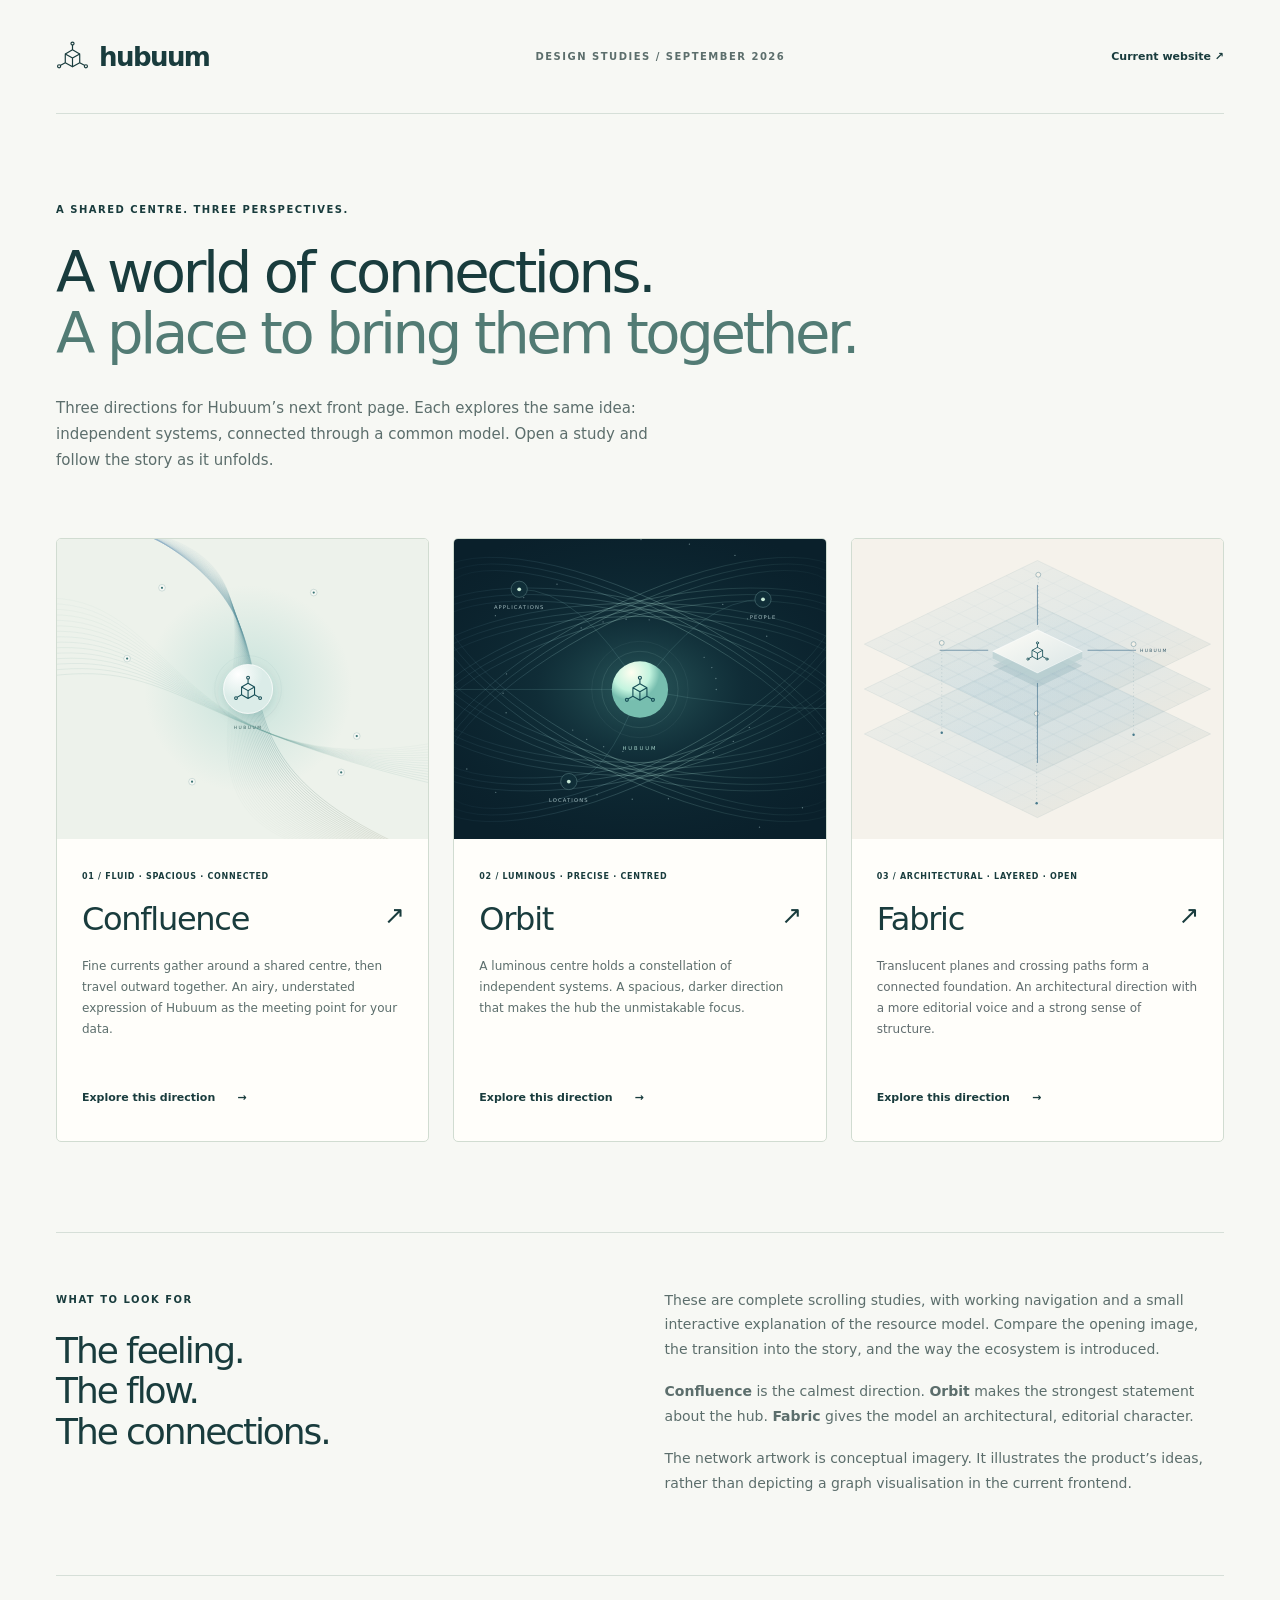
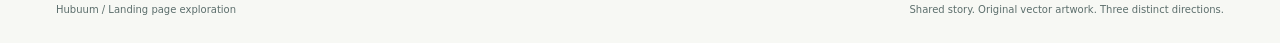
==== design/index.html @ 63fc79fe "docs: draft three connected landing page directions Add Confluence, Orbit, and Fabric as standalone " ====
<!doctype html>
<html lang="en">
<head>
  <meta charset="utf-8"><meta name="viewport" content="width=device-width, initial-scale=1">
  <meta name="robots" content="noindex, nofollow"><title>Hubuum — Connected landing page studies</title>
  <link rel="icon" href="assets/favicon.svg" type="image/svg+xml"><link rel="stylesheet" href="assets/site.css">
</head>
<body class="gallery">
  <a class="skip-link" href="#main">Skip to content</a>
  <header class="container gallery-header"><a class="brand" href="index.html"><svg class="brand-mark" viewBox="-32 -35 64 60" aria-hidden="true"><g transform="translate(0 0) scale(1)" fill="none" stroke="currentColor" stroke-width="2.3" stroke-linecap="round" stroke-linejoin="round"><path d="M-14-10 0-18 14-10 14 7 0 15-14 7Z M-14-10 0-2 14-10 M0-2V15 M0-18V-27 M14 7 23 12 M-14 7-23 12"/><circle cx="0" cy="-30" r="3"/><circle cx="26" cy="14" r="3"/><circle cx="-26" cy="14" r="3"/></g></svg><span>hubuum</span></a><span class="eyebrow">Design studies / September 2026</span><a class="text-link" href="https://hubuum.github.io/">Current website ↗</a></header>
  <main class="container" id="main">
    <section class="gallery-intro"><p class="eyebrow">A shared centre. Three perspectives.</p><h1>A world of connections.<br><em>A place to bring them together.</em></h1><p>Three directions for Hubuum’s next front page. Each explores the same idea: independent systems, connected through a common model. Open a study and follow the story as it unfolds.</p></section>
    <div class="concept-grid"><a class="concept-card confluence" href="confluence.html"><div class="concept-art"><img src="assets/confluence.svg" alt="Fine currents gather around a shared centre, then travel outward together. An airy, understated expression of Hubuum as the meeting point for your data."></div><div class="concept-copy"><span class="eyebrow">01 / Fluid · spacious · connected</span><h2>Confluence <span aria-hidden="true">↗</span></h2><p>Fine currents gather around a shared centre, then travel outward together. An airy, understated expression of Hubuum as the meeting point for your data.</p><span class="text-link">Explore this direction <span aria-hidden="true">→</span></span></div></a>
<a class="concept-card orbit" href="orbit.html"><div class="concept-art"><img src="assets/orbit.svg" alt="A luminous centre holds a constellation of independent systems. A spacious, darker direction that makes the hub the unmistakable focus."></div><div class="concept-copy"><span class="eyebrow">02 / Luminous · precise · centred</span><h2>Orbit <span aria-hidden="true">↗</span></h2><p>A luminous centre holds a constellation of independent systems. A spacious, darker direction that makes the hub the unmistakable focus.</p><span class="text-link">Explore this direction <span aria-hidden="true">→</span></span></div></a>
<a class="concept-card fabric" href="fabric.html"><div class="concept-art"><img src="assets/fabric.svg" alt="Translucent planes and crossing paths form a connected foundation. An architectural direction with a more editorial voice and a strong sense of structure."></div><div class="concept-copy"><span class="eyebrow">03 / Architectural · layered · open</span><h2>Fabric <span aria-hidden="true">↗</span></h2><p>Translucent planes and crossing paths form a connected foundation. An architectural direction with a more editorial voice and a strong sense of structure.</p><span class="text-link">Explore this direction <span aria-hidden="true">→</span></span></div></a></div>
    <section class="review-notes"><div><span class="eyebrow">What to look for</span><h2>The feeling.<br>The flow.<br>The connections.</h2></div><div><p>These are complete scrolling studies, with working navigation and a small interactive explanation of the resource model. Compare the opening image, the transition into the story, and the way the ecosystem is introduced.</p><p><strong>Confluence</strong> is the calmest direction. <strong>Orbit</strong> makes the strongest statement about the hub. <strong>Fabric</strong> gives the model an architectural, editorial character.</p><p>The network artwork is conceptual imagery. It illustrates the product’s ideas, rather than depicting a graph visualisation in the current frontend.</p></div></section>
  </main>
  <footer class="container gallery-footer"><span>Hubuum / Landing page exploration</span><span>Shared story. Original vector artwork. Three distinct directions.</span></footer>
</body>
</html>
---- design/assets/site.css ----
/* Shared by every study. The font stack and primary teal follow the pinned
   hubuum/.github docs-tooling/theme/assets/stylesheets/extra.css foundation.
   Study-specific presentation stays here until a direction is selected. */
:root {
  --font: system-ui, -apple-system, BlinkMacSystemFont, "Segoe UI", sans-serif;
  --ink: #193c3d;
  --muted: #5c6e6c;
  --accent: #174f57;
  --paper: #f7f8f4;
  --line: #d6dfd8;
  --dark: #102d35;
  --light-ink: #eff5ee;
  --mint: #b5dacc;
  color-scheme: light;
  font-family: var(--font);
  color: var(--ink);
  background: var(--paper);
  font-synthesis: none;
}
* { box-sizing: border-box; }
html { scroll-behavior: smooth; scroll-padding-top: 110px; }
body { margin: 0; -webkit-font-smoothing: antialiased; }
img, svg { display: block; max-width: 100%; }
img { height: auto; }
a { color: inherit; text-decoration: none; }
button { font: inherit; }
button, a { -webkit-tap-highlight-color: transparent; }
a, button { touch-action: manipulation; }
:focus-visible { outline: 2px solid #9d6c24; outline-offset: 6px; border-radius: 2px; }
h1, h2, h3, p, figure { margin: 0; }
h1, h2, h3 { font-weight: 500; }
h1, h2 { letter-spacing: -.058em; }
h2 { font-size: clamp(2.5rem, 4vw, 3.75rem); line-height: 1.12; }
h3 { letter-spacing: -.025em; }
em { font-style: normal; color: #527b74; }
p { line-height: 1.75; }
[hidden] { display: none !important; }
.container { width: min(1240px, calc(100% - 112px)); margin-inline: auto; }
.skip-link { position: fixed; top: 8px; left: 12px; padding: 14px 20px; background: white; color: #174f57; z-index: 100; transform: translateY(-150%); }
.skip-link:focus { transform: none; }
.eyebrow { font-size: 10px; font-weight: 650; line-height: 1.6; letter-spacing: .15em; text-transform: uppercase; }
.review-strip { min-height: 38px; display: flex; align-items: center; justify-content: space-between; gap: 16px; padding: 0 36px; color: #435d59; background: #e9eeE7; font-size: 10px; letter-spacing: .04em; }
.review-strip > a { padding: 10px 0; }
.review-strip nav { display: flex; gap: 5px; }
.review-strip nav a { padding: 6px 11px; border-radius: 3px; }
.review-strip nav a[aria-current] { background: #d2dfd4; color: #174f57; }
.review-strip a:hover { color: #0b272c; text-decoration: underline; }
.site-header { position: sticky; top: 0; z-index: 20; background: #f7f8f4ed; backdrop-filter: blur(18px); border-bottom: 1px solid #cedad56b; }
.header-inner { height: 88px; display: flex; align-items: center; justify-content: space-between; gap: 36px; }
.brand { display: inline-flex; align-items: center; gap: 10px; flex-shrink: 0; }
.brand span { font-size: 26px; letter-spacing: -.06em; font-weight: 650; }
.brand-mark { width: 33px; height: 35px; flex-shrink: 0; }
.main-nav { display: flex; align-items: center; gap: 32px; margin-left: auto; font-size: 12px; }
.main-nav a, .footer-meta a { padding-block: 10px; }
.main-nav a:hover, .footer-meta a:hover { text-decoration: underline; text-underline-offset: 5px; }
.header-cta { display: inline-flex; gap: 24px; align-items: center; padding: 12px 17px; font-size: 11px; border: 1px solid #bccdC5; border-radius: 4px; }
.header-cta:hover { background: #e7eee6; }
.hero { position: relative; overflow: clip; }
.hero-inner { min-height: 700px; display: flex; align-items: center; position: relative; padding-block: 90px 115px; }
.hero-copy { position: relative; z-index: 2; width: 660px; max-width: 64%; }
.hero .eyebrow { display: flex; align-items: center; gap: 9px; margin-bottom: 30px; }
.status-dot { display: inline-block; width: 5px; height: 5px; border-radius: 50%; background: #447c70; box-shadow: 0 0 0 4px #e4ece3; }
h1 { font-size: clamp(3.4rem, 5.4vw, 5.2rem); line-height: 1.055; }
.hero-description { max-width: 460px; margin-top: 28px; font-size: 17px; color: var(--muted); }
.actions { display: flex; flex-wrap: wrap; align-items: center; gap: 12px; margin-top: 34px; }
.button { min-height: 48px; display: inline-flex; align-items: center; justify-content: space-between; gap: 30px; padding: 13px 19px; font-size: 12px; font-weight: 550; border: 1px solid transparent; border-radius: 4px; transition: background .2s, transform .2s; }
.button.primary { color: #f4f7ed; background: var(--accent); }
.button.primary:hover { background: #256572; transform: translateY(-2px); }
.button.quiet { color: var(--ink); }
.button.quiet:hover { background: #e6eee6; }
.hero-art { position: absolute; width: 820px; right: -195px; top: -35px; pointer-events: none; }
.hero-art img { width: 100%; }
.hero-art figcaption { color: #57756f; font-size: 10px; letter-spacing: .06em; text-align: center; margin-top: -60px; }
.hero-foot { display: flex; justify-content: space-between; gap: 24px; padding-block: 23px; border-top: 1px solid var(--line); font-size: 10px; color: var(--muted); }
.hero-foot a { display: flex; gap: 30px; }
.hero-foot a:hover { color: var(--ink); }
.chapter { padding-block: 58px 116px; }
.section-label { display: flex; align-items: center; gap: 25px; color: #627771; font-size: 9px; letter-spacing: .08em; text-transform: uppercase; margin-bottom: 76px; }
.section-label > span:last-child { text-transform: none; letter-spacing: .025em; }
.section-rule { height: 1px; flex: 1; background: var(--line); }
.introduction { background: #fffefa; }
.intro-grid { display: grid; grid-template-columns: 1fr .86fr; gap: 120px; align-items: start; }
.section-copy { padding-top: 3px; font-size: 14px; color: var(--muted); }
.section-copy .lead { font-size: 20px; line-height: 1.5; color: var(--ink); letter-spacing: -.025em; }
.section-copy p + p { margin-top: 24px; }
.source-flow { display: flex; align-items: center; gap: 25px; margin-top: 76px; padding: 35px 0; border-top: 1px solid var(--line); border-bottom: 1px solid var(--line); }
.source-labels { display: flex; gap: 7px; }
.source-labels span { padding: 13px 15px; border: 1px solid var(--line); border-radius: 3px; font-size: 10px; background: #f7f8f3; }
.flow-line { flex: 1; display: flex; flex-direction: column; align-items: center; gap: 9px; font-size: 9px; color: var(--muted); }
.flow-line i { display: block; width: 100%; height: 1px; background: linear-gradient(90deg, #d8e4d9, #6a9891); position: relative; }
.flow-line i::after { content: ''; position: absolute; top: -3px; right: 0; width: 6px; height: 6px; border: solid #6a9891; border-width: 1px 1px 0 0; transform: rotate(45deg); }
.flow-hub { display: flex; align-items: center; gap: 20px; }
.flow-hub .brand-mark { width: 43px; height: 46px; }
.flow-hub strong { display: block; font-size: 16px; font-weight: 550; }
.flow-hub span { display: block; margin-top: 5px; font-size: 10px; color: var(--muted); }
.connection-section { background: var(--dark); color: var(--light-ink); position: relative; }
.connection-section .section-label { color: #a2bbb6; }
.connection-section .section-rule { background: #38565b; }
.connection-section em { color: var(--mint); }
.connection-heading { display: flex; align-items: flex-end; justify-content: space-between; gap: 40px; }
.connection-heading > p { font-size: 13px; color: #acc6bf; margin-bottom: 5px; }
.connection-grid { display: grid; grid-template-columns: 1.32fr .8fr; gap: 75px; margin-top: 70px; align-items: center; }
.model-figure img { width: 100%; }
.figure-caption { display: block; text-align: center; font-size: 9px; letter-spacing: .04em; color: #a7c0bb; margin-top: -8px; }
.model-tabs { display: none; gap: 21px; border-bottom: 1px solid #496367; margin-bottom: 32px; }
.enhanced .model-tabs { display: flex; }
.model-tabs button { padding: 12px 0; background: none; color: #aac2bc; border: 0; border-bottom: 2px solid transparent; cursor: pointer; font-size: 12px; }
.model-tabs button[aria-selected="true"] { color: #e3f5e9; border-color: var(--mint); }
.model-tabs button:hover { color: white; }
.model-panel { min-height: 325px; }
.model-panel .eyebrow { color: #a3c2b6; font-size: 9px; }
.model-panel h3 { font-size: 29px; line-height: 1.2; margin-top: 15px; }
.model-panel > p { font-size: 12px; color: #b7c9c3; margin-top: 18px; max-width: 345px; }
.example-detail { display: grid; grid-template-columns: 84px 1fr; gap: 10px 20px; margin-top: 24px; padding-top: 19px; border-top: 1px solid #35525a; font-size: 10px; }
.example-detail span { color: #a3bdb7; }
.example-detail strong { font-weight: 500; }
.text-link { display: inline-flex; gap: 22px; align-items: center; font-size: 11px; font-weight: 550; padding-block: 12px; }
.text-link:hover { text-decoration: underline; text-underline-offset: 6px; }
.model-story > .text-link { margin-top: 20px; color: #d0e5d9; }
.principles { background: #edf1e9; }
.principle-grid { display: grid; grid-template-columns: 1fr 1fr; gap: 110px; }
.principle-intro > p { margin-top: 27px; color: var(--muted); font-size: 14px; }
.principle-list article { display: flex; gap: 28px; padding-block: 27px; border-top: 1px solid #c7d2c8; }
.principle-list article:first-child { padding-top: 0; border-top: 0; }
.principle-list article:last-child { padding-bottom: 0; }
.principle-number { font-size: 10px; color: #607e73; margin-top: 6px; }
.principle-list h3 { font-size: 20px; }
.principle-list p { font-size: 13px; color: var(--muted); margin-top: 12px; }
.ecosystem-section { background: #fffefa; }
.ecosystem-heading { display: flex; align-items: end; justify-content: space-between; gap: 40px; margin-bottom: 58px; }
.ecosystem-heading > p { font-size: 14px; color: var(--muted); }
.ecosystem-grid { display: grid; grid-template-columns: .92fr 1.08fr; gap: 30px; }
.ecosystem-server { display: flex; flex-direction: column; align-items: start; padding: 36px; background: #e7ede5; border: 1px solid #d4dfd6; border-radius: 5px; transition: background .2s; }
.ecosystem-server:hover { background: #dde7dc; }
.ecosystem-server > .brand-mark { width: 78px; height: 90px; margin-block: 30px 22px; }
.ecosystem-server h3 { font-size: 29px; }
.ecosystem-server p { margin-top: 12px; color: var(--muted); font-size: 13px; max-width: 310px; }
.ecosystem-server .text-link { margin-top: auto; padding-top: 28px; }
.ecosystem-tools { display: flex; flex-direction: column; }
.ecosystem-tools > a { display: flex; align-items: center; gap: 25px; padding: 24px 16px; border-bottom: 1px solid var(--line); flex: 1; transition: background .2s; }
.ecosystem-tools > a:first-child { border-top: 1px solid var(--line); }
.ecosystem-tools > a:hover { background: #f0f4ed; }
.tool-icon { width: 46px; height: 46px; border: 1px solid #cad7cd; border-radius: 8px; display: flex; align-items: center; justify-content: center; color: #466d66; font-size: 25px; flex-shrink: 0; }
.code-icon { font-size: 15px; font-family: ui-monospace, monospace; }
.ecosystem-tools h3 { font-size: 18px; }
.ecosystem-tools p { font-size: 12px; color: var(--muted); margin-top: 5px; }
.ecosystem-tools > a > span:last-child { margin-left: auto; font-size: 19px; }
.closing { overflow: clip; position: relative; background: #e7eee5; }
.closing-inner { position: relative; padding-block: 105px; }
.closing-inner > div { position: relative; z-index: 1; }
.closing .eyebrow { margin-bottom: 25px; }
.closing-art { position: absolute; width: 650px; right: -170px; top: -70px; opacity: .7; pointer-events: none; }
.site-footer { padding-block: 50px; border-top: 1px solid var(--line); }
.footer-inner { display: flex; align-items: center; justify-content: space-between; gap: 40px; }
.site-footer .brand { font-size: 22px; }
.site-footer p { color: var(--muted); font-size: 10px; margin-top: 12px; }
.footer-meta { text-align: right; }
.footer-meta nav { display: flex; justify-content: flex-end; gap: 24px; font-size: 10px; }

/* Orbit: a centred opening gives the constellation the entire stage. */
.orbit { --dark: #091f2b; }
.orbit .review-strip { background: #162f3a; color: #b7cacb; }
.orbit .review-strip nav a[aria-current] { background: #2e4d54; color: #e3f2e8; }
.orbit .review-strip a:hover { color: white; }
.orbit .site-header { background: #0a202bed; color: #e9f0e9; border-color: #28414b; }
.orbit .header-cta { border-color: #4c666b; }
.orbit .header-cta:hover { background: #1f3e47; }
.orbit .hero { background: #0a202b; color: #e9f0e9; }
.orbit .hero-inner { display: block; text-align: center; padding-block: 77px 0; }
.orbit .hero-copy { width: 900px; max-width: 100%; margin: auto; }
.orbit .hero .eyebrow { justify-content: center; color: #bdd5cc; }
.orbit .status-dot { background: #c4e0cf; box-shadow: 0 0 0 4px #233e44; }
.orbit h1 { font-size: clamp(3.6rem, 6.3vw, 6.2rem); }
.orbit .hero em { color: #b3dace; }
.orbit .hero-description { color: #b1c4c6; max-width: 515px; margin: 25px auto 0; font-size: 16px; }
.orbit .hero .actions { justify-content: center; margin-top: 27px; }
.orbit .hero .button.primary { background: #c3e1ce; color: #173941; }
.orbit .hero .button.primary:hover { background: #e0f0da; }
.orbit .hero .button.quiet { color: #e0ece3; }
.orbit .hero .button.quiet:hover { background: #17323d; }
.orbit .hero-art { position: relative; width: 1200px; max-width: 110%; left: 50%; right: auto; top: auto; transform: translateX(-50%); margin-top: -73px; }
.orbit .hero-art figcaption { margin-top: -96px; padding-bottom: 37px; color: #a1bfb9; }
.orbit .hero-foot { color: #b0c6c1; border-color: #2b4550; }
.orbit .hero-foot a:hover { color: white; }
.orbit .closing { background: #0a202b; color: #eaf1e8; }
.orbit .closing em { color: #b3dace; }
.orbit .closing-art { top: 10px; width: 780px; right: -240px; opacity: .75; }
.orbit .closing .button.primary { color: #173941; background: #c3e1ce; }
.orbit .closing .button.quiet { color: #d8e8de; }
.orbit .closing .button.quiet:hover { background: #17323d; }
.orbit .ecosystem-server { background: #e5ecea; }

/* Fabric: editorial type and faint construction lines express structure. */
.fabric { --paper: #f5f2eb; --ink: #283e43; --muted: #616d6f; --line: #d6dcd5; }
.fabric .site-header { background: #f5f2ebed; }
.fabric .hero { background-image: linear-gradient(90deg, transparent calc(100% - 1px), #d0d9d44a 0); background-size: 160px 100%; }
.fabric .hero-inner { min-height: 755px; }
.fabric h1 { font-family: Georgia, "Times New Roman", serif; font-size: clamp(3.5rem, 4.8vw, 4.9rem); line-height: 1.05; letter-spacing: -.052em; }
.fabric h1 em, .fabric h2 em { font-family: Georgia, "Times New Roman", serif; font-style: italic; font-weight: 400; }
.fabric .hero-copy { max-width: 58%; }
.fabric .hero-art { width: 785px; top: 30px; right: -164px; }
.fabric .hero-art figcaption { margin-top: -52px; }
.fabric .connection-section { --dark: #172f3c; }
.fabric .principles { background: #eeeee5; }
.fabric .ecosystem-server { background: #e8ede7; }
.fabric .closing { background: #e9ece3; }

/* Gallery: a quiet comparison surface; the studies contain the full story. */
.gallery-header { display: flex; justify-content: space-between; align-items: center; gap: 30px; padding-block: 38px; border-bottom: 1px solid var(--line); }
.gallery-header .eyebrow { color: var(--muted); }
.gallery-intro { padding-block: 88px 65px; }
.gallery-intro h1 { margin-top: 25px; font-size: clamp(2.8rem, 4.5vw, 4.2rem); }
.gallery-intro > p:last-child { max-width: 600px; margin-top: 30px; color: var(--muted); font-size: 15px; }
.concept-grid { display: grid; grid-template-columns: repeat(3, 1fr); gap: 24px; }
.concept-card { min-width: 0; border: 1px solid #d1dcd1; border-radius: 5px; overflow: hidden; background: #fffefa; transition: transform .25s, box-shadow .25s; }
.concept-card:hover { transform: translateY(-5px); box-shadow: 0 16px 35px #193c3d0c; }
.concept-art { height: 300px; overflow: hidden; background: #edf2eb; }
.concept-art img { width: 100%; height: 100%; object-fit: cover; }
.concept-card.orbit .concept-art { background: #0a202b; }
.concept-card.orbit .concept-art img { width: 180%; max-width: none; margin-left: -40%; }
.concept-card.fabric .concept-art { background: #f5f2eb; }
.concept-card.fabric .concept-art img { transform: scale(1.1); }
.concept-copy { padding: 25px; }
.concept-copy .eyebrow { font-size: 8px; letter-spacing: .09em; }
.concept-copy h2 { font-size: 32px; letter-spacing: -.04em; margin-block: 18px; display: flex; justify-content: space-between; }
.concept-copy h2 span { font-size: 25px; }
.concept-copy > p { font-size: 12px; color: var(--muted); min-height: 108px; }
.concept-copy .text-link { margin-top: 15px; }
.review-notes { display: grid; grid-template-columns: 1fr 1.1fr; gap: 100px; margin-top: 90px; padding-block: 55px 80px; border-top: 1px solid var(--line); }
.review-notes h2 { font-size: 36px; margin-top: 23px; }
.review-notes p { font-size: 14px; color: var(--muted); }
.review-notes p + p { margin-top: 18px; }
.gallery-footer { border-top: 1px solid var(--line); padding-block: 28px; display: flex; justify-content: space-between; gap: 30px; font-size: 10px; color: var(--muted); }

@keyframes settle { from { transform: translateY(12px); } to { transform: translateY(0); } }
.is-visible { animation: settle .7s cubic-bezier(.2, .6, .3, 1) both; }
@media (min-width: 1700px) {
  .container { width: min(1370px, calc(100% - 160px)); }
  .hero-inner { min-height: 780px; }
  .hero-art { width: 930px; right: -140px; }
}
@media (max-width: 1150px) {
  .container { width: calc(100% - 72px); }
  .hero-art { width: 700px; right: -230px; top: 10px; opacity: .85; }
  .hero-copy { max-width: 66%; }
  .intro-grid { gap: 65px; }
  .connection-grid { gap: 38px; grid-template-columns: 1.2fr 1fr; }
  .connection-heading > p { max-width: 220px; }
  .principle-grid { gap: 60px; }
  .source-flow { gap: 16px; }
  .source-labels { gap: 5px; }
  .source-labels span { padding: 11px 8px; font-size: 9px; }
  .fabric .hero-art { width: 680px; right: -225px; top: 90px; }
  .concept-grid { gap: 16px; }
  .concept-copy { padding: 20px; }
  .concept-copy > p { min-height: 150px; }
}
@media (max-width: 800px) {
  .container { width: calc(100% - 48px); }
  .review-strip { padding-inline: 24px; }
  .review-label, .review-strip nav a span { display: none; }
  .header-inner { height: 75px; gap: 20px; }
  .main-nav { gap: 20px; }
  .main-nav a:nth-child(2) { display: none; }
  .header-cta { padding: 10px 12px; gap: 12px; }
  .hero-inner { padding-top: 75px; min-height: 650px; }
  .hero-copy { max-width: 77%; }
  h1 { font-size: clamp(3.2rem, 7vw, 4rem); }
  .hero-description { font-size: 15px; max-width: 390px; }
  .hero-art { right: -340px; top: 55px; opacity: .6; }
  .chapter { padding-block: 40px 75px; }
  .section-label { margin-bottom: 48px; gap: 20px; }
  .section-label > span:last-child { display: none; }
  .intro-grid { grid-template-columns: 1fr 1fr; gap: 40px; }
  .source-flow { flex-wrap: wrap; justify-content: center; }
  .source-labels { width: 100%; justify-content: space-between; margin-bottom: 15px; }
  .source-labels span { flex: 1; text-align: center; font-size: 10px; }
  .flow-line { max-width: 50%; }
  .connection-heading { display: block; }
  .connection-heading > p { margin-top: 22px; max-width: none; }
  .connection-heading > p br { display: none; }
  .connection-grid { grid-template-columns: 1fr; gap: 35px; margin-top: 35px; }
  .model-figure { max-width: 680px; }
  .model-story { max-width: 500px; margin: auto; width: 100%; }
  .model-panel { min-height: 290px; }
  .model-panel > p { max-width: 100%; font-size: 14px; }
  .model-tabs button { font-size: 14px; }
  .example-detail { font-size: 12px; }
  .principle-grid { gap: 38px; }
  .ecosystem-heading { align-items: start; }
  .ecosystem-heading > p { max-width: 270px; }
  .ecosystem-heading > p br { display: none; }
  .ecosystem-grid { gap: 20px; }
  .ecosystem-server { padding: 26px; }
  .ecosystem-tools > a { gap: 15px; padding-inline: 0; }
  .tool-icon { width: 36px; height: 36px; font-size: 19px; }
  .code-icon { font-size: 13px; }
  .ecosystem-tools h3 { font-size: 16px; }
  .ecosystem-tools p { font-size: 11px; }
  .closing-art { right: -300px; opacity: .35; }
  .orbit .hero-art { width: 110%; max-width: none; margin-top: -20px; opacity: 1; }
  .orbit .hero-art figcaption { margin-top: -55px; padding-bottom: 25px; }
  .fabric .hero-copy { max-width: 77%; }
  .fabric .hero-inner { min-height: 680px; }
  .fabric .hero-art { right: -320px; opacity: .55; }
  .gallery-header .eyebrow { display: none; }
  .concept-grid { grid-template-columns: 1fr; }
  .concept-card { display: grid; grid-template-columns: 1fr 1fr; }
  .concept-art { height: 100%; min-height: 300px; }
  .concept-copy > p { min-height: 0; }
  .review-notes { gap: 50px; }
}
@media (max-width: 560px) {
  html { scroll-padding-top: 84px; }
  .container { width: calc(100% - 40px); }
  .review-strip { padding-inline: 20px; gap: 5px; }
  .review-strip nav { gap: 0; }
  .review-strip nav a { min-width: 37px; text-align: center; }
  .review-strip > a { font-size: 10px; }
  .header-inner { height: 72px; gap: 12px; }
  .brand { gap: 7px; }
  .brand span { font-size: 23px; }
  .brand-mark { width: 28px; height: 30px; }
  .main-nav { display: none; }
  .header-cta { font-size: 10px; padding: 10px 11px; gap: 12px; }
  .hero-inner { display: block; min-height: 0; padding-block: 62px 0; }
  .hero-copy { width: 100%; max-width: none; }
  .hero .eyebrow { font-size: 8px; margin-bottom: 23px; }
  h1 { font-size: clamp(2.65rem, 10.6vw, 3.65rem); line-height: 1.09; letter-spacing: -.06em; }
  .hero-description { font-size: 14px; line-height: 1.75; margin-top: 22px; max-width: 100%; }
  .actions { gap: 7px; margin-top: 25px; }
  .button { padding: 12px 14px; gap: 19px; font-size: 11px; min-height: 46px; }
  .hero-art { position: relative; width: 115%; max-width: none; top: auto; right: auto; left: -7.5%; margin-top: -28px; opacity: 1; }
  .hero-art figcaption { margin-top: -45px; padding-bottom: 28px; font-size: 8px; }
  .hero-foot { padding-block: 18px; font-size: 9px; }
  .hero-foot a { font-size: 0; gap: 0; }
  .hero-foot a span { font-size: 18px; }
  h2 { font-size: 36px; letter-spacing: -.052em; }
  .chapter { padding-block: 33px 60px; }
  .section-label { font-size: 8px; margin-bottom: 38px; gap: 16px; }
  .intro-grid { grid-template-columns: 1fr; gap: 28px; }
  .section-copy .lead { font-size: 19px; }
  .section-copy { font-size: 13px; }
  .section-copy p + p { margin-top: 18px; }
  .source-flow { margin-top: 35px; padding-block: 25px; gap: 20px; }
  .source-labels { gap: 4px; margin-bottom: 0; }
  .source-labels span { padding: 10px 5px; font-size: 8px; }
  .flow-line { max-width: 35%; font-size: 8px; }
  .flow-hub { gap: 12px; }
  .flow-hub .brand-mark { width: 30px; height: 36px; }
  .flow-hub strong { font-size: 14px; }
  .flow-hub span { font-size: 8px; }
  .connection-grid { margin-top: 25px; gap: 35px; }
  .connection-heading > p { font-size: 13px; }
  .model-figure { margin-inline: -12px; }
  .figure-caption { font-size: 8px; margin-top: 0; }
  .model-panel { min-height: 345px; }
  .model-panel h3 { font-size: 29px; }
  .model-tabs { gap: 35px; margin-bottom: 25px; }
  .example-detail { grid-template-columns: 65px 1fr; font-size: 11px; }
  .principle-grid { grid-template-columns: 1fr; gap: 35px; }
  .principle-list article { gap: 20px; }
  .principle-list h3 { font-size: 20px; }
  .ecosystem-heading { display: block; margin-bottom: 35px; }
  .ecosystem-heading > p { max-width: none; margin-top: 24px; font-size: 13px; }
  .ecosystem-grid { grid-template-columns: 1fr; gap: 24px; }
  .ecosystem-server { padding: 29px; }
  .ecosystem-server > .brand-mark { width: 57px; height: 66px; margin-block: 23px; }
  .ecosystem-server h3 { font-size: 27px; }
  .ecosystem-tools > a { padding: 23px 5px; gap: 20px; }
  .ecosystem-tools h3 { font-size: 18px; }
  .ecosystem-tools p { font-size: 12px; }
  .closing-inner { padding-block: 68px 220px; }
  .closing h2 { font-size: 35px; }
  .closing .eyebrow { font-size: 8px; }
  .closing-art { width: 370px; top: auto; bottom: -140px; right: -45px; opacity: .9; }
  .footer-inner { display: block; }
  .footer-meta { text-align: left; margin-top: 30px; }
  .footer-meta nav { justify-content: flex-start; gap: 25px; }
  .site-footer p { font-size: 9px; }
  .orbit .hero-inner { padding-top: 59px; }
  .orbit h1 { font-size: clamp(3.05rem, 12vw, 4rem); }
  .orbit .hero-description { font-size: 14px; }
  .orbit .hero-art { width: 145%; max-width: none; left: 50%; margin-top: 5px; }
  .orbit .hero-art figcaption { margin-top: -34px; padding-bottom: 29px; font-size: 7px; }
  .orbit .closing-art { width: 580px; top: auto; bottom: -95px; right: -115px; }
  .fabric h1 { font-size: clamp(2.9rem, 11.2vw, 3.8rem); }
  .fabric .hero-copy { max-width: none; }
  .fabric .hero-inner { min-height: 0; }
  .fabric .hero-art { position: relative; width: 113%; max-width: none; left: -6.5%; right: auto; top: auto; margin-top: 0; opacity: 1; }
  .fabric .hero-art figcaption { margin-top: -43px; }
  .gallery-header { padding-block: 25px; }
  .gallery-header .text-link { font-size: 9px; }
  .gallery-intro { padding-block: 55px 40px; }
  .gallery-intro h1 { font-size: 37px; }
  .gallery-intro .eyebrow { font-size: 8px; }
  .gallery-intro > p:last-child { font-size: 13px; }
  .concept-card { display: block; }
  .concept-art { height: 290px; min-height: 0; }
  .concept-copy { padding: 25px; }
  .concept-copy > p { font-size: 13px; }
  .review-notes { grid-template-columns: 1fr; gap: 30px; margin-top: 50px; padding-bottom: 55px; }
  .review-notes h2 { font-size: 35px; }
  .gallery-footer { flex-direction: column; gap: 10px; font-size: 9px; }
}
@media (prefers-reduced-motion: reduce) {
  html { scroll-behavior: auto; }
  *, *::before, *::after { animation: none !important; transition: none !important; }
}
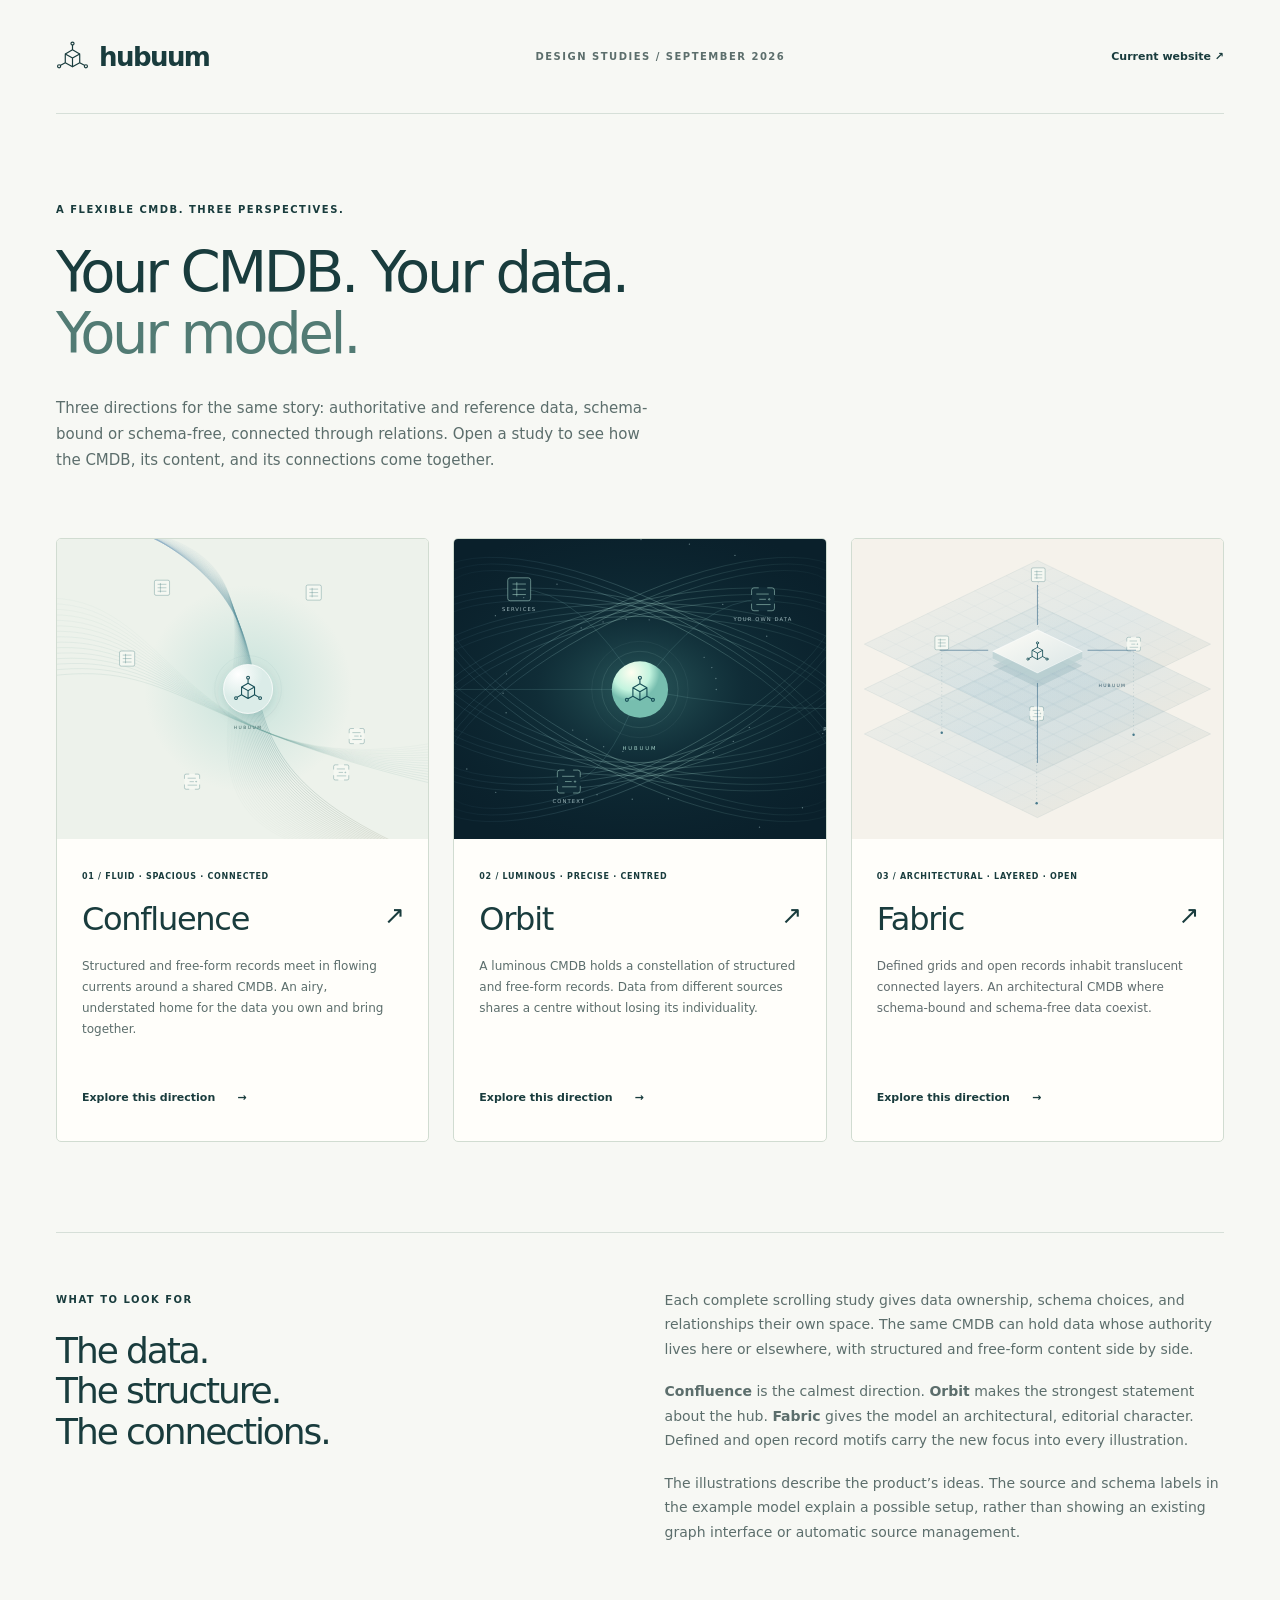
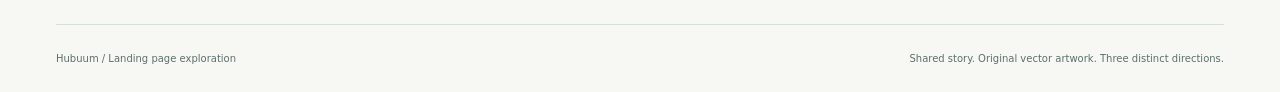
==== commit 0a13e966: "docs: centre landing studies on the flexible CMDB model Present authoritative and reference data, sc" ====
--- a/design/index.html
+++ b/design/index.html
@@ -9,11 +9,11 @@
   <a class="skip-link" href="#main">Skip to content</a>
   <header class="container gallery-header"><a class="brand" href="index.html"><svg class="brand-mark" viewBox="-32 -35 64 60" aria-hidden="true"><g transform="translate(0 0) scale(1)" fill="none" stroke="currentColor" stroke-width="2.3" stroke-linecap="round" stroke-linejoin="round"><path d="M-14-10 0-18 14-10 14 7 0 15-14 7Z M-14-10 0-2 14-10 M0-2V15 M0-18V-27 M14 7 23 12 M-14 7-23 12"/><circle cx="0" cy="-30" r="3"/><circle cx="26" cy="14" r="3"/><circle cx="-26" cy="14" r="3"/></g></svg><span>hubuum</span></a><span class="eyebrow">Design studies / September 2026</span><a class="text-link" href="https://hubuum.github.io/">Current website ↗</a></header>
   <main class="container" id="main">
-    <section class="gallery-intro"><p class="eyebrow">A shared centre. Three perspectives.</p><h1>A world of connections.<br><em>A place to bring them together.</em></h1><p>Three directions for Hubuum’s next front page. Each explores the same idea: independent systems, connected through a common model. Open a study and follow the story as it unfolds.</p></section>
-    <div class="concept-grid"><a class="concept-card confluence" href="confluence.html"><div class="concept-art"><img src="assets/confluence.svg" alt="Fine currents gather around a shared centre, then travel outward together. An airy, understated expression of Hubuum as the meeting point for your data."></div><div class="concept-copy"><span class="eyebrow">01 / Fluid · spacious · connected</span><h2>Confluence <span aria-hidden="true">↗</span></h2><p>Fine currents gather around a shared centre, then travel outward together. An airy, understated expression of Hubuum as the meeting point for your data.</p><span class="text-link">Explore this direction <span aria-hidden="true">→</span></span></div></a>
-<a class="concept-card orbit" href="orbit.html"><div class="concept-art"><img src="assets/orbit.svg" alt="A luminous centre holds a constellation of independent systems. A spacious, darker direction that makes the hub the unmistakable focus."></div><div class="concept-copy"><span class="eyebrow">02 / Luminous · precise · centred</span><h2>Orbit <span aria-hidden="true">↗</span></h2><p>A luminous centre holds a constellation of independent systems. A spacious, darker direction that makes the hub the unmistakable focus.</p><span class="text-link">Explore this direction <span aria-hidden="true">→</span></span></div></a>
-<a class="concept-card fabric" href="fabric.html"><div class="concept-art"><img src="assets/fabric.svg" alt="Translucent planes and crossing paths form a connected foundation. An architectural direction with a more editorial voice and a strong sense of structure."></div><div class="concept-copy"><span class="eyebrow">03 / Architectural · layered · open</span><h2>Fabric <span aria-hidden="true">↗</span></h2><p>Translucent planes and crossing paths form a connected foundation. An architectural direction with a more editorial voice and a strong sense of structure.</p><span class="text-link">Explore this direction <span aria-hidden="true">→</span></span></div></a></div>
-    <section class="review-notes"><div><span class="eyebrow">What to look for</span><h2>The feeling.<br>The flow.<br>The connections.</h2></div><div><p>These are complete scrolling studies, with working navigation and a small interactive explanation of the resource model. Compare the opening image, the transition into the story, and the way the ecosystem is introduced.</p><p><strong>Confluence</strong> is the calmest direction. <strong>Orbit</strong> makes the strongest statement about the hub. <strong>Fabric</strong> gives the model an architectural, editorial character.</p><p>The network artwork is conceptual imagery. It illustrates the product’s ideas, rather than depicting a graph visualisation in the current frontend.</p></div></section>
+    <section class="gallery-intro"><p class="eyebrow">A flexible CMDB. Three perspectives.</p><h1>Your CMDB. Your data.<br><em>Your model.</em></h1><p>Three directions for the same story: authoritative and reference data, schema-bound or schema-free, connected through relations. Open a study to see how the CMDB, its content, and its connections come together.</p></section>
+    <div class="concept-grid"><a class="concept-card confluence" href="confluence.html"><div class="concept-art"><img src="assets/confluence.svg" alt="Structured and free-form records meet in flowing currents around a shared CMDB. An airy, understated home for the data you own and bring together."></div><div class="concept-copy"><span class="eyebrow">01 / Fluid · spacious · connected</span><h2>Confluence <span aria-hidden="true">↗</span></h2><p>Structured and free-form records meet in flowing currents around a shared CMDB. An airy, understated home for the data you own and bring together.</p><span class="text-link">Explore this direction <span aria-hidden="true">→</span></span></div></a>
+<a class="concept-card orbit" href="orbit.html"><div class="concept-art"><img src="assets/orbit.svg" alt="A luminous CMDB holds a constellation of structured and free-form records. Data from different sources shares a centre without losing its individuality."></div><div class="concept-copy"><span class="eyebrow">02 / Luminous · precise · centred</span><h2>Orbit <span aria-hidden="true">↗</span></h2><p>A luminous CMDB holds a constellation of structured and free-form records. Data from different sources shares a centre without losing its individuality.</p><span class="text-link">Explore this direction <span aria-hidden="true">→</span></span></div></a>
+<a class="concept-card fabric" href="fabric.html"><div class="concept-art"><img src="assets/fabric.svg" alt="Defined grids and open records inhabit translucent connected layers. An architectural CMDB where schema-bound and schema-free data coexist."></div><div class="concept-copy"><span class="eyebrow">03 / Architectural · layered · open</span><h2>Fabric <span aria-hidden="true">↗</span></h2><p>Defined grids and open records inhabit translucent connected layers. An architectural CMDB where schema-bound and schema-free data coexist.</p><span class="text-link">Explore this direction <span aria-hidden="true">→</span></span></div></a></div>
+    <section class="review-notes"><div><span class="eyebrow">What to look for</span><h2>The data.<br>The structure.<br>The connections.</h2></div><div><p>Each complete scrolling study gives data ownership, schema choices, and relationships their own space. The same CMDB can hold data whose authority lives here or elsewhere, with structured and free-form content side by side.</p><p><strong>Confluence</strong> is the calmest direction. <strong>Orbit</strong> makes the strongest statement about the hub. <strong>Fabric</strong> gives the model an architectural, editorial character. Defined and open record motifs carry the new focus into every illustration.</p><p>The illustrations describe the product’s ideas. The source and schema labels in the example model explain a possible setup, rather than showing an existing graph interface or automatic source management.</p></div></section>
   </main>
   <footer class="container gallery-footer"><span>Hubuum / Landing page exploration</span><span>Shared story. Original vector artwork. Three distinct directions.</span></footer>
 </body>
--- a/design/assets/site.css
+++ b/design/assets/site.css
@@ -61,6 +61,7 @@
 .hero .eyebrow { display: flex; align-items: center; gap: 9px; margin-bottom: 30px; }
 .status-dot { display: inline-block; width: 5px; height: 5px; border-radius: 50%; background: #447c70; box-shadow: 0 0 0 4px #e4ece3; }
 h1 { font-size: clamp(3.4rem, 5.4vw, 5.2rem); line-height: 1.055; }
+.hero h1 em { display: inline-block; }
 .hero-description { max-width: 460px; margin-top: 28px; font-size: 17px; color: var(--muted); }
 .actions { display: flex; flex-wrap: wrap; align-items: center; gap: 12px; margin-top: 34px; }
 .button { min-height: 48px; display: inline-flex; align-items: center; justify-content: space-between; gap: 30px; padding: 13px 19px; font-size: 12px; font-weight: 550; border: 1px solid transparent; border-radius: 4px; transition: background .2s, transform .2s; }
@@ -83,16 +84,52 @@
 .section-copy { padding-top: 3px; font-size: 14px; color: var(--muted); }
 .section-copy .lead { font-size: 20px; line-height: 1.5; color: var(--ink); letter-spacing: -.025em; }
 .section-copy p + p { margin-top: 24px; }
-.source-flow { display: flex; align-items: center; gap: 25px; margin-top: 76px; padding: 35px 0; border-top: 1px solid var(--line); border-bottom: 1px solid var(--line); }
-.source-labels { display: flex; gap: 7px; }
-.source-labels span { padding: 13px 15px; border: 1px solid var(--line); border-radius: 3px; font-size: 10px; background: #f7f8f3; }
-.flow-line { flex: 1; display: flex; flex-direction: column; align-items: center; gap: 9px; font-size: 9px; color: var(--muted); }
-.flow-line i { display: block; width: 100%; height: 1px; background: linear-gradient(90deg, #d8e4d9, #6a9891); position: relative; }
-.flow-line i::after { content: ''; position: absolute; top: -3px; right: 0; width: 6px; height: 6px; border: solid #6a9891; border-width: 1px 1px 0 0; transform: rotate(45deg); }
-.flow-hub { display: flex; align-items: center; gap: 20px; }
-.flow-hub .brand-mark { width: 43px; height: 46px; }
-.flow-hub strong { display: block; font-size: 16px; font-weight: 550; }
-.flow-hub span { display: block; margin-top: 5px; font-size: 10px; color: var(--muted); }
+.resource-types { display: flex; flex-wrap: wrap; gap: 12px; margin-top: 58px; padding-top: 30px; border-top: 1px solid var(--line); }
+.resource-types > span { padding: 12px 20px; font-size: 12px; border: 1px solid var(--line); border-radius: 3px; }
+.resource-types .custom-type { border-style: dashed; display: flex; gap: 24px; color: var(--accent); }
+.authority-section { background: #edf1e9; }
+.authority-heading { display: flex; align-items: end; justify-content: space-between; gap: 55px; }
+.authority-heading > p { max-width: 320px; color: var(--muted); font-size: 15px; }
+.authority-grid { display: grid; grid-template-columns: 1fr 1fr; gap: 80px; margin-top: 60px; }
+.authority-card { border-top: 1px solid #bccfc3; padding-top: 26px; }
+.authority-card h3 { font-size: 27px; margin-top: 15px; }
+.authority-card > p { font-size: 14px; color: var(--muted); margin-top: 19px; }
+.authority-example { display: flex; align-items: center; gap: 22px; margin-top: 30px; padding: 22px; background: #f7f9f2; border-left: 2px solid #7da797; }
+.example-symbol { width: 40px; display: flex; justify-content: center; flex-shrink: 0; }
+.source-symbol { font-size: 35px; color: #53776e; }
+.authority-example strong { display: block; font-size: 23px; font-weight: 500; margin-block: 6px; }
+.authority-example span:not(.example-symbol) { font-size: 10px; color: var(--muted); }
+.authority-example .example-label { text-transform: uppercase; letter-spacing: .09em; font-size: 8px !important; }
+.authority-bridge { display: flex; align-items: center; justify-content: center; gap: 18px; margin-top: 40px; }
+.authority-bridge > span { height: 1px; flex: 1; background: linear-gradient(90deg, transparent, #91b0a2); }
+.authority-bridge > span:last-child { transform: rotate(180deg); }
+.authority-bridge .brand-mark { width: 26px; }
+.authority-bridge strong { font-size: 12px; font-weight: 500; }
+.structure-section { background: #fffefa; }
+.structure-heading > p { max-width: 560px; color: var(--muted); font-size: 15px; margin-top: 28px; }
+.schema-grid { display: grid; grid-template-columns: 1fr 1fr; gap: 30px; margin-top: 50px; }
+.schema-card { padding: 34px; background: #edf2ee; min-width: 0; border: 1px solid #cedbd1; }
+.schema-free { border-style: dashed; background: #f5f3ec; border-color: #c7cec0; }
+.schema-card-heading { display: flex; align-items: center; gap: 22px; }
+.schema-glyph { font-family: ui-monospace, monospace; font-size: 31px; color: #5f8577; flex-shrink: 0; white-space: nowrap; min-width: 36px; }
+.schema-card-heading .eyebrow { font-size: 9px; }
+.schema-card h3 { font-size: 25px; margin-top: 9px; }
+.schema-card > p { margin-top: 22px; font-size: 14px; color: var(--muted); min-height: 3.5em; }
+.record-example { margin-top: 26px; background: #fffefb; border: 1px solid #d4ddd3; min-height: 241px; }
+.record-title { display: flex; justify-content: space-between; flex-wrap: wrap; gap: 8px; border-bottom: 1px solid #dae2d8; padding: 16px 19px; }
+.record-title strong { font-size: 12px; font-weight: 550; }
+.record-title > span { font-size: 9px; color: var(--muted); }
+.record-example dl { margin: 0; padding: 6px 19px; }
+.record-example dl > div { display: flex; justify-content: space-between; align-items: center; gap: 16px; padding-block: 12px; border-bottom: 1px solid #e3e8df; }
+.record-example dl > div:last-child { border: 0; }
+.record-example dt { font-size: 12px; }
+.record-example dt span { display: block; font-size: 9px; color: #6d7c70; margin-top: 3px; }
+.record-example dd { margin: 0; font-family: ui-monospace, monospace; font-size: 12px; }
+.record-example pre { margin: 0; padding: 25px 19px; white-space: pre-wrap; overflow-wrap: anywhere; line-height: 1.9; font-size: 12px; }
+.record-example code { font-family: ui-monospace, monospace; }
+.schema-caption { display: block; font-size: 10px; color: var(--muted); margin-top: 23px; }
+.schema-common { text-align: center; font-size: 13px; line-height: 1.9; margin-top: 35px; color: var(--muted); }
+.schema-common strong { font-weight: 550; color: var(--ink); }
 .connection-section { background: var(--dark); color: var(--light-ink); position: relative; }
 .connection-section .section-label { color: #a2bbb6; }
 .connection-section .section-rule { background: #38565b; }
@@ -117,15 +154,6 @@
 .text-link { display: inline-flex; gap: 22px; align-items: center; font-size: 11px; font-weight: 550; padding-block: 12px; }
 .text-link:hover { text-decoration: underline; text-underline-offset: 6px; }
 .model-story > .text-link { margin-top: 20px; color: #d0e5d9; }
-.principles { background: #edf1e9; }
-.principle-grid { display: grid; grid-template-columns: 1fr 1fr; gap: 110px; }
-.principle-intro > p { margin-top: 27px; color: var(--muted); font-size: 14px; }
-.principle-list article { display: flex; gap: 28px; padding-block: 27px; border-top: 1px solid #c7d2c8; }
-.principle-list article:first-child { padding-top: 0; border-top: 0; }
-.principle-list article:last-child { padding-bottom: 0; }
-.principle-number { font-size: 10px; color: #607e73; margin-top: 6px; }
-.principle-list h3 { font-size: 20px; }
-.principle-list p { font-size: 13px; color: var(--muted); margin-top: 12px; }
 .ecosystem-section { background: #fffefa; }
 .ecosystem-heading { display: flex; align-items: end; justify-content: space-between; gap: 40px; margin-bottom: 58px; }
 .ecosystem-heading > p { font-size: 14px; color: var(--muted); }
@@ -167,12 +195,12 @@
 .orbit .header-cta:hover { background: #1f3e47; }
 .orbit .hero { background: #0a202b; color: #e9f0e9; }
 .orbit .hero-inner { display: block; text-align: center; padding-block: 77px 0; }
-.orbit .hero-copy { width: 900px; max-width: 100%; margin: auto; }
+.orbit .hero-copy { width: 1050px; max-width: 100%; margin: auto; }
 .orbit .hero .eyebrow { justify-content: center; color: #bdd5cc; }
 .orbit .status-dot { background: #c4e0cf; box-shadow: 0 0 0 4px #233e44; }
 .orbit h1 { font-size: clamp(3.6rem, 6.3vw, 6.2rem); }
 .orbit .hero em { color: #b3dace; }
-.orbit .hero-description { color: #b1c4c6; max-width: 515px; margin: 25px auto 0; font-size: 16px; }
+.orbit .hero-description { color: #b1c4c6; max-width: 620px; margin: 25px auto 0; font-size: 16px; }
 .orbit .hero .actions { justify-content: center; margin-top: 27px; }
 .orbit .hero .button.primary { background: #c3e1ce; color: #173941; }
 .orbit .hero .button.primary:hover { background: #e0f0da; }
@@ -201,7 +229,6 @@
 .fabric .hero-art { width: 785px; top: 30px; right: -164px; }
 .fabric .hero-art figcaption { margin-top: -52px; }
 .fabric .connection-section { --dark: #172f3c; }
-.fabric .principles { background: #eeeee5; }
 .fabric .ecosystem-server { background: #e8ede7; }
 .fabric .closing { background: #e9ece3; }
 
@@ -246,16 +273,21 @@
   .intro-grid { gap: 65px; }
   .connection-grid { gap: 38px; grid-template-columns: 1.2fr 1fr; }
   .connection-heading > p { max-width: 220px; }
-  .principle-grid { gap: 60px; }
-  .source-flow { gap: 16px; }
-  .source-labels { gap: 5px; }
-  .source-labels span { padding: 11px 8px; font-size: 9px; }
   .fabric .hero-art { width: 680px; right: -225px; top: 90px; }
   .concept-grid { gap: 16px; }
   .concept-copy { padding: 20px; }
   .concept-copy > p { min-height: 150px; }
 }
 @media (max-width: 800px) {
+  .authority-heading { display: block; }
+  .authority-heading > p { max-width: 520px; margin-top: 25px; }
+  .authority-grid { gap: 30px; }
+  .authority-card h3 { font-size: 24px; }
+  .authority-example { padding: 18px 13px; gap: 12px; }
+  .schema-grid { gap: 20px; }
+  .schema-card { padding: 22px; }
+  .schema-card-heading { gap: 12px; }
+  .schema-card h3 { font-size: 22px; }
   .container { width: calc(100% - 48px); }
   .review-strip { padding-inline: 24px; }
   .review-label, .review-strip nav a span { display: none; }
@@ -272,10 +304,6 @@
   .section-label { margin-bottom: 48px; gap: 20px; }
   .section-label > span:last-child { display: none; }
   .intro-grid { grid-template-columns: 1fr 1fr; gap: 40px; }
-  .source-flow { flex-wrap: wrap; justify-content: center; }
-  .source-labels { width: 100%; justify-content: space-between; margin-bottom: 15px; }
-  .source-labels span { flex: 1; text-align: center; font-size: 10px; }
-  .flow-line { max-width: 50%; }
   .connection-heading { display: block; }
   .connection-heading > p { margin-top: 22px; max-width: none; }
   .connection-heading > p br { display: none; }
@@ -286,7 +314,6 @@
   .model-panel > p { max-width: 100%; font-size: 14px; }
   .model-tabs button { font-size: 14px; }
   .example-detail { font-size: 12px; }
-  .principle-grid { gap: 38px; }
   .ecosystem-heading { align-items: start; }
   .ecosystem-heading > p { max-width: 270px; }
   .ecosystem-heading > p br { display: none; }
@@ -311,6 +338,21 @@
   .review-notes { gap: 50px; }
 }
 @media (max-width: 560px) {
+  .resource-types { gap: 8px; margin-top: 30px; }
+  .resource-types > span { font-size: 10px; padding: 10px 12px; }
+  .authority-heading h2 { font-size: clamp(28px, 8.8vw, 36px); }
+  .authority-heading > p, .structure-heading > p { font-size: 14px; }
+  .authority-grid, .schema-grid { grid-template-columns: 1fr; gap: 32px; margin-top: 35px; }
+  .authority-example { padding: 20px; margin-top: 23px; }
+  .authority-bridge { gap: 10px; }
+  .authority-bridge strong { font-size: 10px; }
+  .authority-bridge .brand-mark { width: 23px; }
+  .schema-card { padding: 24px 20px; }
+  .schema-card > p { min-height: 0; font-size: 13px; }
+  .schema-card h3 { font-size: 23px; }
+  .schema-common { font-size: 12px; }
+  .schema-common br { display: none; }
+  .record-example pre { font-size: 11px; padding: 20px 14px; }
   html { scroll-padding-top: 84px; }
   .container { width: calc(100% - 40px); }
   .review-strip { padding-inline: 20px; gap: 5px; }
@@ -342,14 +384,6 @@
   .section-copy .lead { font-size: 19px; }
   .section-copy { font-size: 13px; }
   .section-copy p + p { margin-top: 18px; }
-  .source-flow { margin-top: 35px; padding-block: 25px; gap: 20px; }
-  .source-labels { gap: 4px; margin-bottom: 0; }
-  .source-labels span { padding: 10px 5px; font-size: 8px; }
-  .flow-line { max-width: 35%; font-size: 8px; }
-  .flow-hub { gap: 12px; }
-  .flow-hub .brand-mark { width: 30px; height: 36px; }
-  .flow-hub strong { font-size: 14px; }
-  .flow-hub span { font-size: 8px; }
   .connection-grid { margin-top: 25px; gap: 35px; }
   .connection-heading > p { font-size: 13px; }
   .model-figure { margin-inline: -12px; }
@@ -358,9 +392,6 @@
   .model-panel h3 { font-size: 29px; }
   .model-tabs { gap: 35px; margin-bottom: 25px; }
   .example-detail { grid-template-columns: 65px 1fr; font-size: 11px; }
-  .principle-grid { grid-template-columns: 1fr; gap: 35px; }
-  .principle-list article { gap: 20px; }
-  .principle-list h3 { font-size: 20px; }
   .ecosystem-heading { display: block; margin-bottom: 35px; }
   .ecosystem-heading > p { max-width: none; margin-top: 24px; font-size: 13px; }
   .ecosystem-grid { grid-template-columns: 1fr; gap: 24px; }
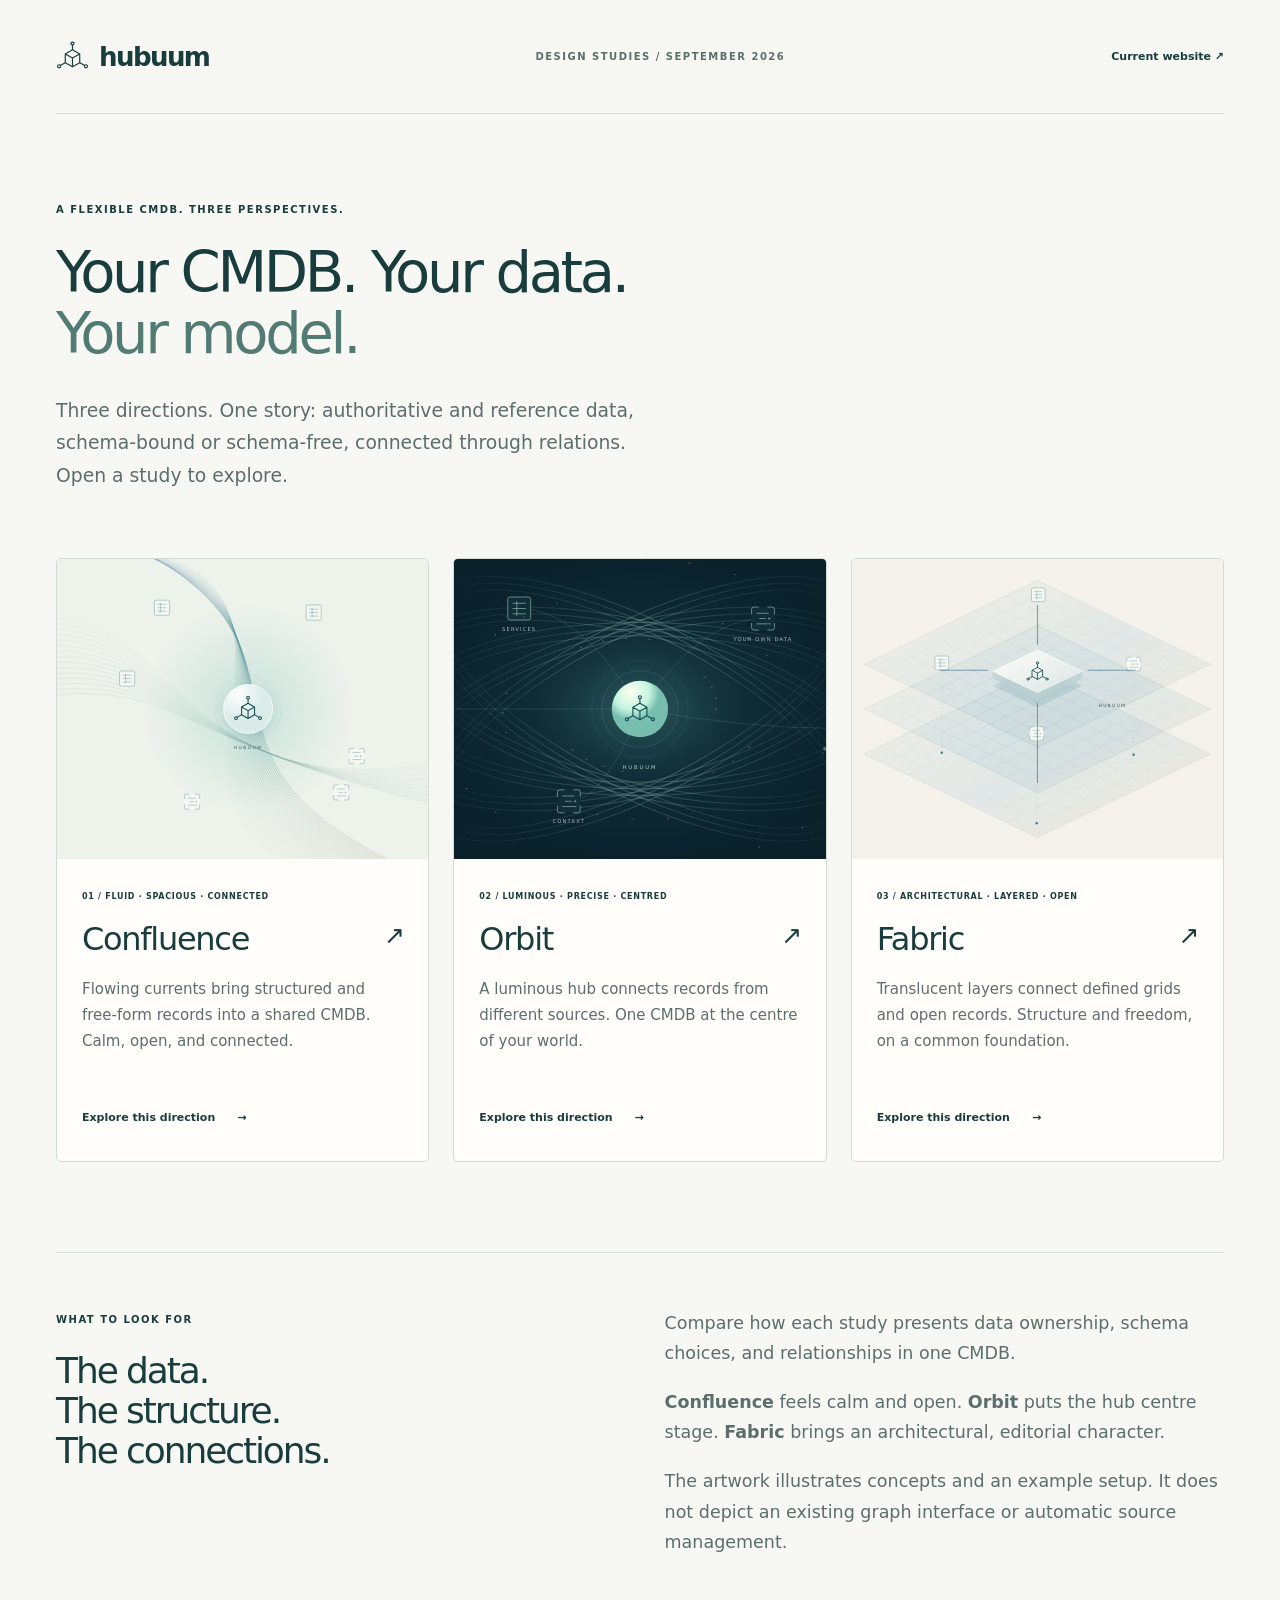
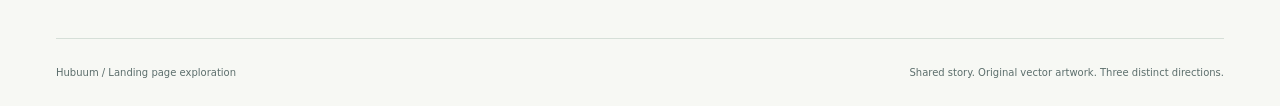
==== commit 171a24be: "docs: simplify landing copy and enlarge body typography" ====
--- a/design/index.html
+++ b/design/index.html
@@ -9,11 +9,11 @@
   <a class="skip-link" href="#main">Skip to content</a>
   <header class="container gallery-header"><a class="brand" href="index.html"><svg class="brand-mark" viewBox="-32 -35 64 60" aria-hidden="true"><g transform="translate(0 0) scale(1)" fill="none" stroke="currentColor" stroke-width="2.3" stroke-linecap="round" stroke-linejoin="round"><path d="M-14-10 0-18 14-10 14 7 0 15-14 7Z M-14-10 0-2 14-10 M0-2V15 M0-18V-27 M14 7 23 12 M-14 7-23 12"/><circle cx="0" cy="-30" r="3"/><circle cx="26" cy="14" r="3"/><circle cx="-26" cy="14" r="3"/></g></svg><span>hubuum</span></a><span class="eyebrow">Design studies / September 2026</span><a class="text-link" href="https://hubuum.github.io/">Current website ↗</a></header>
   <main class="container" id="main">
-    <section class="gallery-intro"><p class="eyebrow">A flexible CMDB. Three perspectives.</p><h1>Your CMDB. Your data.<br><em>Your model.</em></h1><p>Three directions for the same story: authoritative and reference data, schema-bound or schema-free, connected through relations. Open a study to see how the CMDB, its content, and its connections come together.</p></section>
-    <div class="concept-grid"><a class="concept-card confluence" href="confluence.html"><div class="concept-art"><img src="assets/confluence.svg" alt="Structured and free-form records meet in flowing currents around a shared CMDB. An airy, understated home for the data you own and bring together."></div><div class="concept-copy"><span class="eyebrow">01 / Fluid · spacious · connected</span><h2>Confluence <span aria-hidden="true">↗</span></h2><p>Structured and free-form records meet in flowing currents around a shared CMDB. An airy, understated home for the data you own and bring together.</p><span class="text-link">Explore this direction <span aria-hidden="true">→</span></span></div></a>
-<a class="concept-card orbit" href="orbit.html"><div class="concept-art"><img src="assets/orbit.svg" alt="A luminous CMDB holds a constellation of structured and free-form records. Data from different sources shares a centre without losing its individuality."></div><div class="concept-copy"><span class="eyebrow">02 / Luminous · precise · centred</span><h2>Orbit <span aria-hidden="true">↗</span></h2><p>A luminous CMDB holds a constellation of structured and free-form records. Data from different sources shares a centre without losing its individuality.</p><span class="text-link">Explore this direction <span aria-hidden="true">→</span></span></div></a>
-<a class="concept-card fabric" href="fabric.html"><div class="concept-art"><img src="assets/fabric.svg" alt="Defined grids and open records inhabit translucent connected layers. An architectural CMDB where schema-bound and schema-free data coexist."></div><div class="concept-copy"><span class="eyebrow">03 / Architectural · layered · open</span><h2>Fabric <span aria-hidden="true">↗</span></h2><p>Defined grids and open records inhabit translucent connected layers. An architectural CMDB where schema-bound and schema-free data coexist.</p><span class="text-link">Explore this direction <span aria-hidden="true">→</span></span></div></a></div>
-    <section class="review-notes"><div><span class="eyebrow">What to look for</span><h2>The data.<br>The structure.<br>The connections.</h2></div><div><p>Each complete scrolling study gives data ownership, schema choices, and relationships their own space. The same CMDB can hold data whose authority lives here or elsewhere, with structured and free-form content side by side.</p><p><strong>Confluence</strong> is the calmest direction. <strong>Orbit</strong> makes the strongest statement about the hub. <strong>Fabric</strong> gives the model an architectural, editorial character. Defined and open record motifs carry the new focus into every illustration.</p><p>The illustrations describe the product’s ideas. The source and schema labels in the example model explain a possible setup, rather than showing an existing graph interface or automatic source management.</p></div></section>
+    <section class="gallery-intro"><p class="eyebrow">A flexible CMDB. Three perspectives.</p><h1>Your CMDB. Your data.<br><em>Your model.</em></h1><p>Three directions. One story: authoritative and reference data, schema-bound or schema-free, connected through relations. Open a study to explore.</p></section>
+    <div class="concept-grid"><a class="concept-card confluence" href="confluence.html"><div class="concept-art"><img src="assets/confluence.svg" alt="Flowing currents bring structured and free-form records into a shared CMDB. Calm, open, and connected."></div><div class="concept-copy"><span class="eyebrow">01 / Fluid · spacious · connected</span><h2>Confluence <span aria-hidden="true">↗</span></h2><p>Flowing currents bring structured and free-form records into a shared CMDB. Calm, open, and connected.</p><span class="text-link">Explore this direction <span aria-hidden="true">→</span></span></div></a>
+<a class="concept-card orbit" href="orbit.html"><div class="concept-art"><img src="assets/orbit.svg" alt="A luminous hub connects records from different sources. One CMDB at the centre of your world."></div><div class="concept-copy"><span class="eyebrow">02 / Luminous · precise · centred</span><h2>Orbit <span aria-hidden="true">↗</span></h2><p>A luminous hub connects records from different sources. One CMDB at the centre of your world.</p><span class="text-link">Explore this direction <span aria-hidden="true">→</span></span></div></a>
+<a class="concept-card fabric" href="fabric.html"><div class="concept-art"><img src="assets/fabric.svg" alt="Translucent layers connect defined grids and open records. Structure and freedom, on a common foundation."></div><div class="concept-copy"><span class="eyebrow">03 / Architectural · layered · open</span><h2>Fabric <span aria-hidden="true">↗</span></h2><p>Translucent layers connect defined grids and open records. Structure and freedom, on a common foundation.</p><span class="text-link">Explore this direction <span aria-hidden="true">→</span></span></div></a></div>
+    <section class="review-notes"><div><span class="eyebrow">What to look for</span><h2>The data.<br>The structure.<br>The connections.</h2></div><div><p>Compare how each study presents data ownership, schema choices, and relationships in one CMDB.</p><p><strong>Confluence</strong> feels calm and open. <strong>Orbit</strong> puts the hub centre stage. <strong>Fabric</strong> brings an architectural, editorial character.</p><p>The artwork illustrates concepts and an example setup. It does not depict an existing graph interface or automatic source management.</p></div></section>
   </main>
   <footer class="container gallery-footer"><span>Hubuum / Landing page exploration</span><span>Shared story. Original vector artwork. Three distinct directions.</span></footer>
 </body>
--- a/design/assets/site.css
+++ b/design/assets/site.css
@@ -2,6 +2,7 @@
    hubuum/.github docs-tooling/theme/assets/stylesheets/extra.css foundation.
    Study-specific presentation stays here until a direction is selected. */
 :root {
+  --body-text-scale: 1.25;
   --font: system-ui, -apple-system, BlinkMacSystemFont, "Segoe UI", sans-serif;
   --ink: #193c3d;
   --muted: #5c6e6c;
@@ -62,7 +63,7 @@
 .status-dot { display: inline-block; width: 5px; height: 5px; border-radius: 50%; background: #447c70; box-shadow: 0 0 0 4px #e4ece3; }
 h1 { font-size: clamp(3.4rem, 5.4vw, 5.2rem); line-height: 1.055; }
 .hero h1 em { display: inline-block; }
-.hero-description { max-width: 460px; margin-top: 28px; font-size: 17px; color: var(--muted); }
+.hero-description { max-width: 460px; margin-top: 28px; font-size: calc(17px * var(--body-text-scale)); color: var(--muted); }
 .actions { display: flex; flex-wrap: wrap; align-items: center; gap: 12px; margin-top: 34px; }
 .button { min-height: 48px; display: inline-flex; align-items: center; justify-content: space-between; gap: 30px; padding: 13px 19px; font-size: 12px; font-weight: 550; border: 1px solid transparent; border-radius: 4px; transition: background .2s, transform .2s; }
 .button.primary { color: #f4f7ed; background: var(--accent); }
@@ -81,32 +82,32 @@
 .section-rule { height: 1px; flex: 1; background: var(--line); }
 .introduction { background: #fffefa; }
 .intro-grid { display: grid; grid-template-columns: 1fr .86fr; gap: 120px; align-items: start; }
-.section-copy { padding-top: 3px; font-size: 14px; color: var(--muted); }
-.section-copy .lead { font-size: 20px; line-height: 1.5; color: var(--ink); letter-spacing: -.025em; }
+.section-copy { padding-top: 3px; font-size: calc(14px * var(--body-text-scale)); color: var(--muted); }
+.section-copy .lead { font-size: calc(20px * var(--body-text-scale)); line-height: 1.5; color: var(--ink); letter-spacing: -.025em; }
 .section-copy p + p { margin-top: 24px; }
 .resource-types { display: flex; flex-wrap: wrap; gap: 12px; margin-top: 58px; padding-top: 30px; border-top: 1px solid var(--line); }
 .resource-types > span { padding: 12px 20px; font-size: 12px; border: 1px solid var(--line); border-radius: 3px; }
 .resource-types .custom-type { border-style: dashed; display: flex; gap: 24px; color: var(--accent); }
 .authority-section { background: #edf1e9; }
 .authority-heading { display: flex; align-items: end; justify-content: space-between; gap: 55px; }
-.authority-heading > p { max-width: 320px; color: var(--muted); font-size: 15px; }
+.authority-heading > p { max-width: 320px; color: var(--muted); font-size: calc(15px * var(--body-text-scale)); }
 .authority-grid { display: grid; grid-template-columns: 1fr 1fr; gap: 80px; margin-top: 60px; }
 .authority-card { border-top: 1px solid #bccfc3; padding-top: 26px; }
 .authority-card h3 { font-size: 27px; margin-top: 15px; }
-.authority-card > p { font-size: 14px; color: var(--muted); margin-top: 19px; }
+.authority-card > p { font-size: calc(14px * var(--body-text-scale)); color: var(--muted); margin-top: 19px; }
 .authority-example { display: flex; align-items: center; gap: 22px; margin-top: 30px; padding: 22px; background: #f7f9f2; border-left: 2px solid #7da797; }
 .example-symbol { width: 40px; display: flex; justify-content: center; flex-shrink: 0; }
 .source-symbol { font-size: 35px; color: #53776e; }
 .authority-example strong { display: block; font-size: 23px; font-weight: 500; margin-block: 6px; }
-.authority-example span:not(.example-symbol) { font-size: 10px; color: var(--muted); }
+.authority-example span:not(.example-symbol) { font-size: calc(10px * var(--body-text-scale)); color: var(--muted); }
 .authority-example .example-label { text-transform: uppercase; letter-spacing: .09em; font-size: 8px !important; }
 .authority-bridge { display: flex; align-items: center; justify-content: center; gap: 18px; margin-top: 40px; }
 .authority-bridge > span { height: 1px; flex: 1; background: linear-gradient(90deg, transparent, #91b0a2); }
 .authority-bridge > span:last-child { transform: rotate(180deg); }
 .authority-bridge .brand-mark { width: 26px; }
-.authority-bridge strong { font-size: 12px; font-weight: 500; }
+.authority-bridge strong { font-size: calc(12px * var(--body-text-scale)); font-weight: 500; }
 .structure-section { background: #fffefa; }
-.structure-heading > p { max-width: 560px; color: var(--muted); font-size: 15px; margin-top: 28px; }
+.structure-heading > p { max-width: 560px; color: var(--muted); font-size: calc(15px * var(--body-text-scale)); margin-top: 28px; }
 .schema-grid { display: grid; grid-template-columns: 1fr 1fr; gap: 30px; margin-top: 50px; }
 .schema-card { padding: 34px; background: #edf2ee; min-width: 0; border: 1px solid #cedbd1; }
 .schema-free { border-style: dashed; background: #f5f3ec; border-color: #c7cec0; }
@@ -114,28 +115,27 @@
 .schema-glyph { font-family: ui-monospace, monospace; font-size: 31px; color: #5f8577; flex-shrink: 0; white-space: nowrap; min-width: 36px; }
 .schema-card-heading .eyebrow { font-size: 9px; }
 .schema-card h3 { font-size: 25px; margin-top: 9px; }
-.schema-card > p { margin-top: 22px; font-size: 14px; color: var(--muted); min-height: 3.5em; }
+.schema-card > p { margin-top: 22px; font-size: calc(14px * var(--body-text-scale)); color: var(--muted); min-height: 3.5em; }
 .record-example { margin-top: 26px; background: #fffefb; border: 1px solid #d4ddd3; min-height: 241px; }
 .record-title { display: flex; justify-content: space-between; flex-wrap: wrap; gap: 8px; border-bottom: 1px solid #dae2d8; padding: 16px 19px; }
-.record-title strong { font-size: 12px; font-weight: 550; }
-.record-title > span { font-size: 9px; color: var(--muted); }
+.record-title strong { font-size: calc(12px * var(--body-text-scale)); font-weight: 550; }
+.record-title > span { font-size: calc(9px * var(--body-text-scale)); color: var(--muted); }
 .record-example dl { margin: 0; padding: 6px 19px; }
 .record-example dl > div { display: flex; justify-content: space-between; align-items: center; gap: 16px; padding-block: 12px; border-bottom: 1px solid #e3e8df; }
 .record-example dl > div:last-child { border: 0; }
-.record-example dt { font-size: 12px; }
-.record-example dt span { display: block; font-size: 9px; color: #6d7c70; margin-top: 3px; }
-.record-example dd { margin: 0; font-family: ui-monospace, monospace; font-size: 12px; }
-.record-example pre { margin: 0; padding: 25px 19px; white-space: pre-wrap; overflow-wrap: anywhere; line-height: 1.9; font-size: 12px; }
+.record-example dt { font-size: calc(12px * var(--body-text-scale)); }
+.record-example dt span { display: block; font-size: calc(9px * var(--body-text-scale)); color: #6d7c70; margin-top: 3px; }
+.record-example dd { margin: 0; font-family: ui-monospace, monospace; font-size: calc(12px * var(--body-text-scale)); }
+.record-example pre { margin: 0; padding: 25px 19px; white-space: pre-wrap; overflow-wrap: anywhere; line-height: 1.9; font-size: calc(12px * var(--body-text-scale)); }
 .record-example code { font-family: ui-monospace, monospace; }
-.schema-caption { display: block; font-size: 10px; color: var(--muted); margin-top: 23px; }
-.schema-common { text-align: center; font-size: 13px; line-height: 1.9; margin-top: 35px; color: var(--muted); }
+.schema-common { text-align: center; font-size: calc(13px * var(--body-text-scale)); line-height: 1.9; margin-top: 35px; color: var(--muted); }
 .schema-common strong { font-weight: 550; color: var(--ink); }
 .connection-section { background: var(--dark); color: var(--light-ink); position: relative; }
 .connection-section .section-label { color: #a2bbb6; }
 .connection-section .section-rule { background: #38565b; }
 .connection-section em { color: var(--mint); }
 .connection-heading { display: flex; align-items: flex-end; justify-content: space-between; gap: 40px; }
-.connection-heading > p { font-size: 13px; color: #acc6bf; margin-bottom: 5px; }
+.connection-heading > p { font-size: calc(13px * var(--body-text-scale)); color: #acc6bf; margin-bottom: 5px; }
 .connection-grid { display: grid; grid-template-columns: 1.32fr .8fr; gap: 75px; margin-top: 70px; align-items: center; }
 .model-figure img { width: 100%; }
 .figure-caption { display: block; text-align: center; font-size: 9px; letter-spacing: .04em; color: #a7c0bb; margin-top: -8px; }
@@ -147,8 +147,8 @@
 .model-panel { min-height: 325px; }
 .model-panel .eyebrow { color: #a3c2b6; font-size: 9px; }
 .model-panel h3 { font-size: 29px; line-height: 1.2; margin-top: 15px; }
-.model-panel > p { font-size: 12px; color: #b7c9c3; margin-top: 18px; max-width: 345px; }
-.example-detail { display: grid; grid-template-columns: 84px 1fr; gap: 10px 20px; margin-top: 24px; padding-top: 19px; border-top: 1px solid #35525a; font-size: 10px; }
+.model-panel > p { font-size: calc(12px * var(--body-text-scale)); color: #b7c9c3; margin-top: 18px; max-width: 345px; }
+.example-detail { display: grid; grid-template-columns: 84px 1fr; gap: 10px 20px; margin-top: 24px; padding-top: 19px; border-top: 1px solid #35525a; font-size: calc(10px * var(--body-text-scale)); }
 .example-detail span { color: #a3bdb7; }
 .example-detail strong { font-weight: 500; }
 .text-link { display: inline-flex; gap: 22px; align-items: center; font-size: 11px; font-weight: 550; padding-block: 12px; }
@@ -156,13 +156,13 @@
 .model-story > .text-link { margin-top: 20px; color: #d0e5d9; }
 .ecosystem-section { background: #fffefa; }
 .ecosystem-heading { display: flex; align-items: end; justify-content: space-between; gap: 40px; margin-bottom: 58px; }
-.ecosystem-heading > p { font-size: 14px; color: var(--muted); }
+.ecosystem-heading > p { font-size: calc(14px * var(--body-text-scale)); color: var(--muted); }
 .ecosystem-grid { display: grid; grid-template-columns: .92fr 1.08fr; gap: 30px; }
 .ecosystem-server { display: flex; flex-direction: column; align-items: start; padding: 36px; background: #e7ede5; border: 1px solid #d4dfd6; border-radius: 5px; transition: background .2s; }
 .ecosystem-server:hover { background: #dde7dc; }
 .ecosystem-server > .brand-mark { width: 78px; height: 90px; margin-block: 30px 22px; }
 .ecosystem-server h3 { font-size: 29px; }
-.ecosystem-server p { margin-top: 12px; color: var(--muted); font-size: 13px; max-width: 310px; }
+.ecosystem-server p { margin-top: 12px; color: var(--muted); font-size: calc(13px * var(--body-text-scale)); max-width: 310px; }
 .ecosystem-server .text-link { margin-top: auto; padding-top: 28px; }
 .ecosystem-tools { display: flex; flex-direction: column; }
 .ecosystem-tools > a { display: flex; align-items: center; gap: 25px; padding: 24px 16px; border-bottom: 1px solid var(--line); flex: 1; transition: background .2s; }
@@ -171,7 +171,7 @@
 .tool-icon { width: 46px; height: 46px; border: 1px solid #cad7cd; border-radius: 8px; display: flex; align-items: center; justify-content: center; color: #466d66; font-size: 25px; flex-shrink: 0; }
 .code-icon { font-size: 15px; font-family: ui-monospace, monospace; }
 .ecosystem-tools h3 { font-size: 18px; }
-.ecosystem-tools p { font-size: 12px; color: var(--muted); margin-top: 5px; }
+.ecosystem-tools p { font-size: calc(12px * var(--body-text-scale)); color: var(--muted); margin-top: 5px; }
 .ecosystem-tools > a > span:last-child { margin-left: auto; font-size: 19px; }
 .closing { overflow: clip; position: relative; background: #e7eee5; }
 .closing-inner { position: relative; padding-block: 105px; }
@@ -181,7 +181,7 @@
 .site-footer { padding-block: 50px; border-top: 1px solid var(--line); }
 .footer-inner { display: flex; align-items: center; justify-content: space-between; gap: 40px; }
 .site-footer .brand { font-size: 22px; }
-.site-footer p { color: var(--muted); font-size: 10px; margin-top: 12px; }
+.site-footer p { color: var(--muted); font-size: calc(10px * var(--body-text-scale)); margin-top: 12px; }
 .footer-meta { text-align: right; }
 .footer-meta nav { display: flex; justify-content: flex-end; gap: 24px; font-size: 10px; }
 
@@ -200,7 +200,7 @@
 .orbit .status-dot { background: #c4e0cf; box-shadow: 0 0 0 4px #233e44; }
 .orbit h1 { font-size: clamp(3.6rem, 6.3vw, 6.2rem); }
 .orbit .hero em { color: #b3dace; }
-.orbit .hero-description { color: #b1c4c6; max-width: 620px; margin: 25px auto 0; font-size: 16px; }
+.orbit .hero-description { color: #b1c4c6; max-width: 620px; margin: 25px auto 0; font-size: calc(16px * var(--body-text-scale)); }
 .orbit .hero .actions { justify-content: center; margin-top: 27px; }
 .orbit .hero .button.primary { background: #c3e1ce; color: #173941; }
 .orbit .hero .button.primary:hover { background: #e0f0da; }
@@ -237,7 +237,7 @@
 .gallery-header .eyebrow { color: var(--muted); }
 .gallery-intro { padding-block: 88px 65px; }
 .gallery-intro h1 { margin-top: 25px; font-size: clamp(2.8rem, 4.5vw, 4.2rem); }
-.gallery-intro > p:last-child { max-width: 600px; margin-top: 30px; color: var(--muted); font-size: 15px; }
+.gallery-intro > p:last-child { max-width: 600px; margin-top: 30px; color: var(--muted); font-size: calc(15px * var(--body-text-scale)); }
 .concept-grid { display: grid; grid-template-columns: repeat(3, 1fr); gap: 24px; }
 .concept-card { min-width: 0; border: 1px solid #d1dcd1; border-radius: 5px; overflow: hidden; background: #fffefa; transition: transform .25s, box-shadow .25s; }
 .concept-card:hover { transform: translateY(-5px); box-shadow: 0 16px 35px #193c3d0c; }
@@ -251,11 +251,11 @@
 .concept-copy .eyebrow { font-size: 8px; letter-spacing: .09em; }
 .concept-copy h2 { font-size: 32px; letter-spacing: -.04em; margin-block: 18px; display: flex; justify-content: space-between; }
 .concept-copy h2 span { font-size: 25px; }
-.concept-copy > p { font-size: 12px; color: var(--muted); min-height: 108px; }
+.concept-copy > p { font-size: calc(12px * var(--body-text-scale)); color: var(--muted); min-height: 108px; }
 .concept-copy .text-link { margin-top: 15px; }
 .review-notes { display: grid; grid-template-columns: 1fr 1.1fr; gap: 100px; margin-top: 90px; padding-block: 55px 80px; border-top: 1px solid var(--line); }
 .review-notes h2 { font-size: 36px; margin-top: 23px; }
-.review-notes p { font-size: 14px; color: var(--muted); }
+.review-notes p { font-size: calc(14px * var(--body-text-scale)); color: var(--muted); }
 .review-notes p + p { margin-top: 18px; }
 .gallery-footer { border-top: 1px solid var(--line); padding-block: 28px; display: flex; justify-content: space-between; gap: 30px; font-size: 10px; color: var(--muted); }
 
@@ -284,7 +284,7 @@
   .authority-grid { gap: 30px; }
   .authority-card h3 { font-size: 24px; }
   .authority-example { padding: 18px 13px; gap: 12px; }
-  .schema-grid { gap: 20px; }
+  .schema-grid { grid-template-columns: repeat(auto-fit, minmax(min(100%, 300px), 1fr)); gap: 20px; }
   .schema-card { padding: 22px; }
   .schema-card-heading { gap: 12px; }
   .schema-card h3 { font-size: 22px; }
@@ -298,7 +298,7 @@
   .hero-inner { padding-top: 75px; min-height: 650px; }
   .hero-copy { max-width: 77%; }
   h1 { font-size: clamp(3.2rem, 7vw, 4rem); }
-  .hero-description { font-size: 15px; max-width: 390px; }
+  .hero-description { font-size: calc(15px * var(--body-text-scale)); max-width: 390px; }
   .hero-art { right: -340px; top: 55px; opacity: .6; }
   .chapter { padding-block: 40px 75px; }
   .section-label { margin-bottom: 48px; gap: 20px; }
@@ -311,9 +311,9 @@
   .model-figure { max-width: 680px; }
   .model-story { max-width: 500px; margin: auto; width: 100%; }
   .model-panel { min-height: 290px; }
-  .model-panel > p { max-width: 100%; font-size: 14px; }
+  .model-panel > p { max-width: 100%; font-size: calc(14px * var(--body-text-scale)); }
   .model-tabs button { font-size: 14px; }
-  .example-detail { font-size: 12px; }
+  .example-detail { font-size: calc(12px * var(--body-text-scale)); }
   .ecosystem-heading { align-items: start; }
   .ecosystem-heading > p { max-width: 270px; }
   .ecosystem-heading > p br { display: none; }
@@ -323,7 +323,7 @@
   .tool-icon { width: 36px; height: 36px; font-size: 19px; }
   .code-icon { font-size: 13px; }
   .ecosystem-tools h3 { font-size: 16px; }
-  .ecosystem-tools p { font-size: 11px; }
+  .ecosystem-tools p { font-size: calc(11px * var(--body-text-scale)); }
   .closing-art { right: -300px; opacity: .35; }
   .orbit .hero-art { width: 110%; max-width: none; margin-top: -20px; opacity: 1; }
   .orbit .hero-art figcaption { margin-top: -55px; padding-bottom: 25px; }
@@ -341,18 +341,18 @@
   .resource-types { gap: 8px; margin-top: 30px; }
   .resource-types > span { font-size: 10px; padding: 10px 12px; }
   .authority-heading h2 { font-size: clamp(28px, 8.8vw, 36px); }
-  .authority-heading > p, .structure-heading > p { font-size: 14px; }
+  .authority-heading > p, .structure-heading > p { font-size: calc(14px * var(--body-text-scale)); }
   .authority-grid, .schema-grid { grid-template-columns: 1fr; gap: 32px; margin-top: 35px; }
   .authority-example { padding: 20px; margin-top: 23px; }
   .authority-bridge { gap: 10px; }
-  .authority-bridge strong { font-size: 10px; }
+  .authority-bridge strong { font-size: calc(10px * var(--body-text-scale)); }
   .authority-bridge .brand-mark { width: 23px; }
   .schema-card { padding: 24px 20px; }
-  .schema-card > p { min-height: 0; font-size: 13px; }
+  .schema-card > p { min-height: 0; font-size: calc(13px * var(--body-text-scale)); }
   .schema-card h3 { font-size: 23px; }
-  .schema-common { font-size: 12px; }
+  .schema-common { font-size: calc(12px * var(--body-text-scale)); }
   .schema-common br { display: none; }
-  .record-example pre { font-size: 11px; padding: 20px 14px; }
+  .record-example pre { font-size: calc(11px * var(--body-text-scale)); padding: 20px 14px; }
   html { scroll-padding-top: 84px; }
   .container { width: calc(100% - 40px); }
   .review-strip { padding-inline: 20px; gap: 5px; }
@@ -369,7 +369,7 @@
   .hero-copy { width: 100%; max-width: none; }
   .hero .eyebrow { font-size: 8px; margin-bottom: 23px; }
   h1 { font-size: clamp(2.65rem, 10.6vw, 3.65rem); line-height: 1.09; letter-spacing: -.06em; }
-  .hero-description { font-size: 14px; line-height: 1.75; margin-top: 22px; max-width: 100%; }
+  .hero-description { font-size: calc(14px * var(--body-text-scale)); line-height: 1.75; margin-top: 22px; max-width: 100%; }
   .actions { gap: 7px; margin-top: 25px; }
   .button { padding: 12px 14px; gap: 19px; font-size: 11px; min-height: 46px; }
   .hero-art { position: relative; width: 115%; max-width: none; top: auto; right: auto; left: -7.5%; margin-top: -28px; opacity: 1; }
@@ -381,26 +381,26 @@
   .chapter { padding-block: 33px 60px; }
   .section-label { font-size: 8px; margin-bottom: 38px; gap: 16px; }
   .intro-grid { grid-template-columns: 1fr; gap: 28px; }
-  .section-copy .lead { font-size: 19px; }
-  .section-copy { font-size: 13px; }
+  .section-copy .lead { font-size: calc(19px * var(--body-text-scale)); }
+  .section-copy { font-size: calc(13px * var(--body-text-scale)); }
   .section-copy p + p { margin-top: 18px; }
   .connection-grid { margin-top: 25px; gap: 35px; }
-  .connection-heading > p { font-size: 13px; }
+  .connection-heading > p { font-size: calc(13px * var(--body-text-scale)); }
   .model-figure { margin-inline: -12px; }
   .figure-caption { font-size: 8px; margin-top: 0; }
   .model-panel { min-height: 345px; }
   .model-panel h3 { font-size: 29px; }
-  .model-tabs { gap: 35px; margin-bottom: 25px; }
-  .example-detail { grid-template-columns: 65px 1fr; font-size: 11px; }
+  .model-tabs { gap: clamp(14px, 5vw, 25px); margin-bottom: 25px; }
+  .example-detail { grid-template-columns: max-content minmax(0, 1fr); font-size: calc(11px * var(--body-text-scale)); }
   .ecosystem-heading { display: block; margin-bottom: 35px; }
-  .ecosystem-heading > p { max-width: none; margin-top: 24px; font-size: 13px; }
+  .ecosystem-heading > p { max-width: none; margin-top: 24px; font-size: calc(13px * var(--body-text-scale)); }
   .ecosystem-grid { grid-template-columns: 1fr; gap: 24px; }
   .ecosystem-server { padding: 29px; }
   .ecosystem-server > .brand-mark { width: 57px; height: 66px; margin-block: 23px; }
   .ecosystem-server h3 { font-size: 27px; }
   .ecosystem-tools > a { padding: 23px 5px; gap: 20px; }
   .ecosystem-tools h3 { font-size: 18px; }
-  .ecosystem-tools p { font-size: 12px; }
+  .ecosystem-tools p { font-size: calc(12px * var(--body-text-scale)); }
   .closing-inner { padding-block: 68px 220px; }
   .closing h2 { font-size: 35px; }
   .closing .eyebrow { font-size: 8px; }
@@ -408,10 +408,10 @@
   .footer-inner { display: block; }
   .footer-meta { text-align: left; margin-top: 30px; }
   .footer-meta nav { justify-content: flex-start; gap: 25px; }
-  .site-footer p { font-size: 9px; }
+  .site-footer p { font-size: calc(9px * var(--body-text-scale)); }
   .orbit .hero-inner { padding-top: 59px; }
   .orbit h1 { font-size: clamp(3.05rem, 12vw, 4rem); }
-  .orbit .hero-description { font-size: 14px; }
+  .orbit .hero-description { font-size: calc(14px * var(--body-text-scale)); }
   .orbit .hero-art { width: 145%; max-width: none; left: 50%; margin-top: 5px; }
   .orbit .hero-art figcaption { margin-top: -34px; padding-bottom: 29px; font-size: 7px; }
   .orbit .closing-art { width: 580px; top: auto; bottom: -95px; right: -115px; }
@@ -425,11 +425,11 @@
   .gallery-intro { padding-block: 55px 40px; }
   .gallery-intro h1 { font-size: 37px; }
   .gallery-intro .eyebrow { font-size: 8px; }
-  .gallery-intro > p:last-child { font-size: 13px; }
+  .gallery-intro > p:last-child { font-size: calc(13px * var(--body-text-scale)); }
   .concept-card { display: block; }
   .concept-art { height: 290px; min-height: 0; }
   .concept-copy { padding: 25px; }
-  .concept-copy > p { font-size: 13px; }
+  .concept-copy > p { font-size: calc(13px * var(--body-text-scale)); }
   .review-notes { grid-template-columns: 1fr; gap: 30px; margin-top: 50px; padding-bottom: 55px; }
   .review-notes h2 { font-size: 35px; }
   .gallery-footer { flex-direction: column; gap: 10px; font-size: 9px; }
